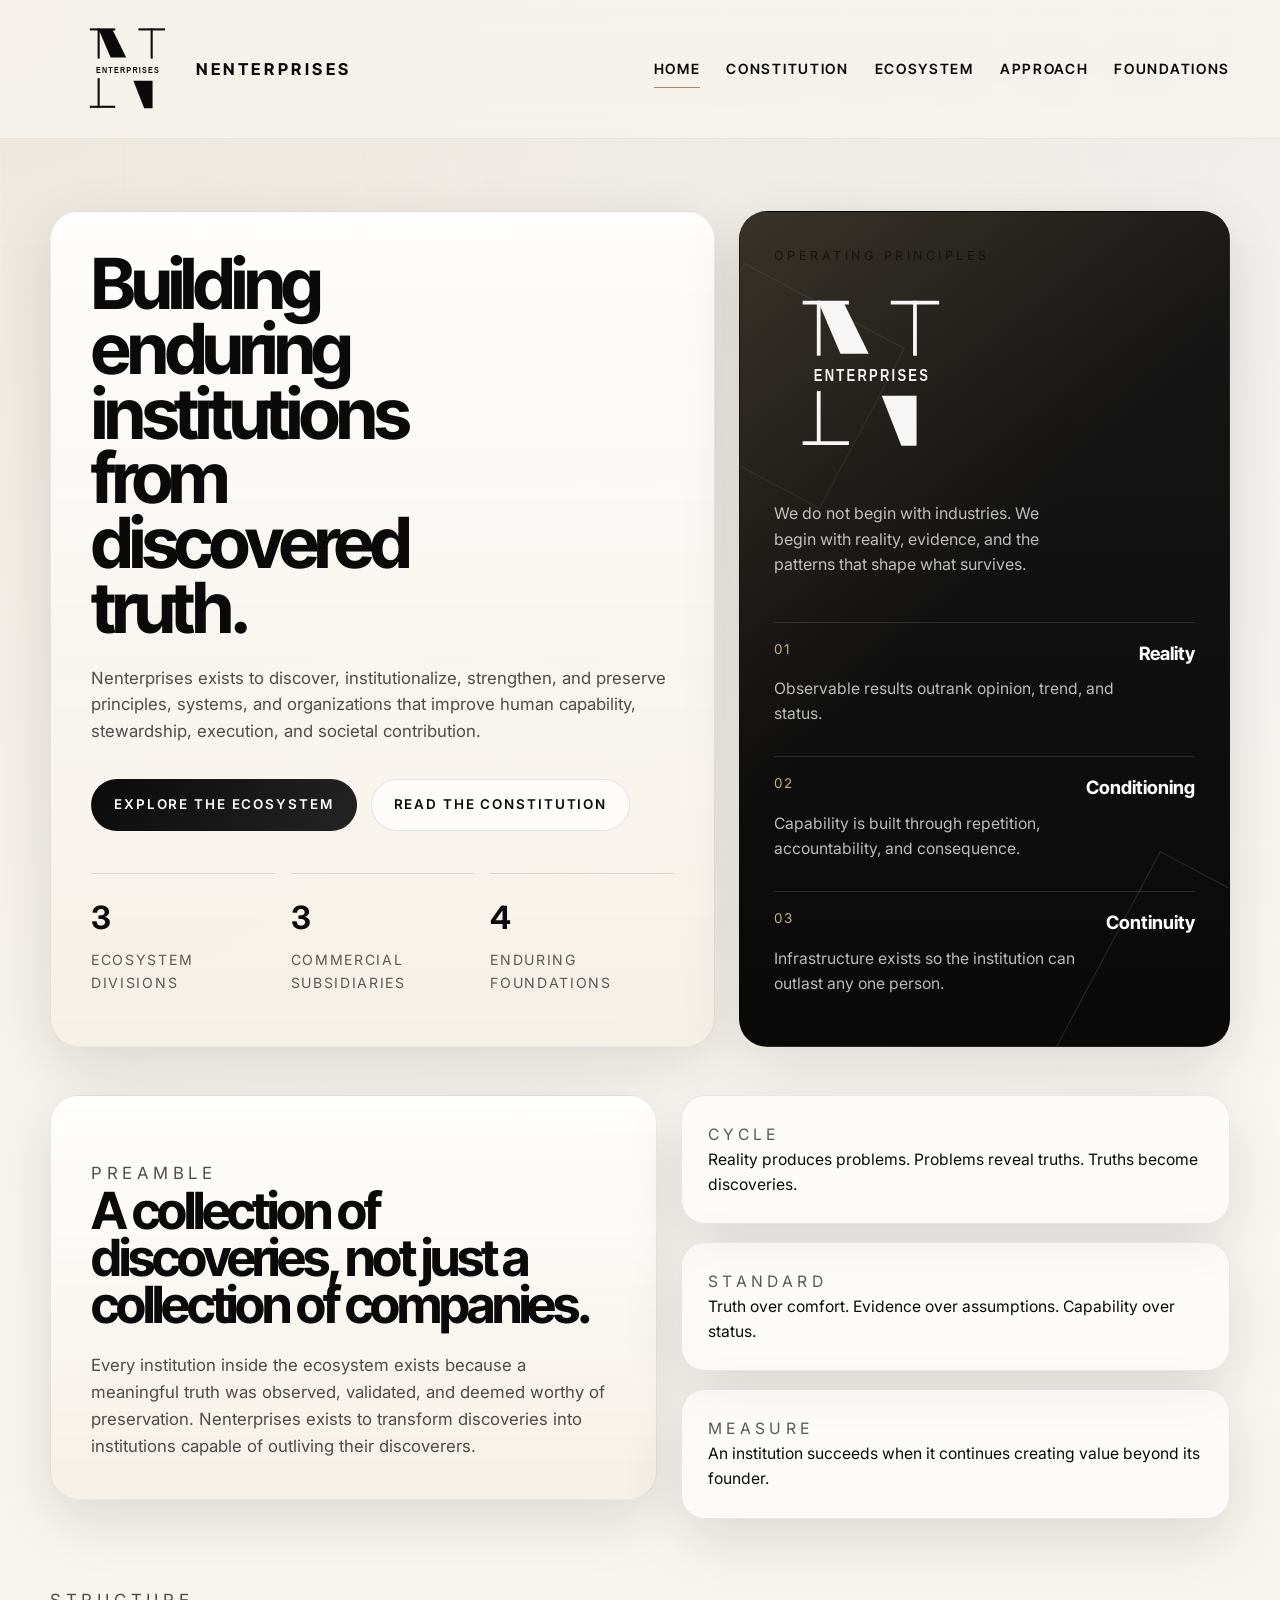
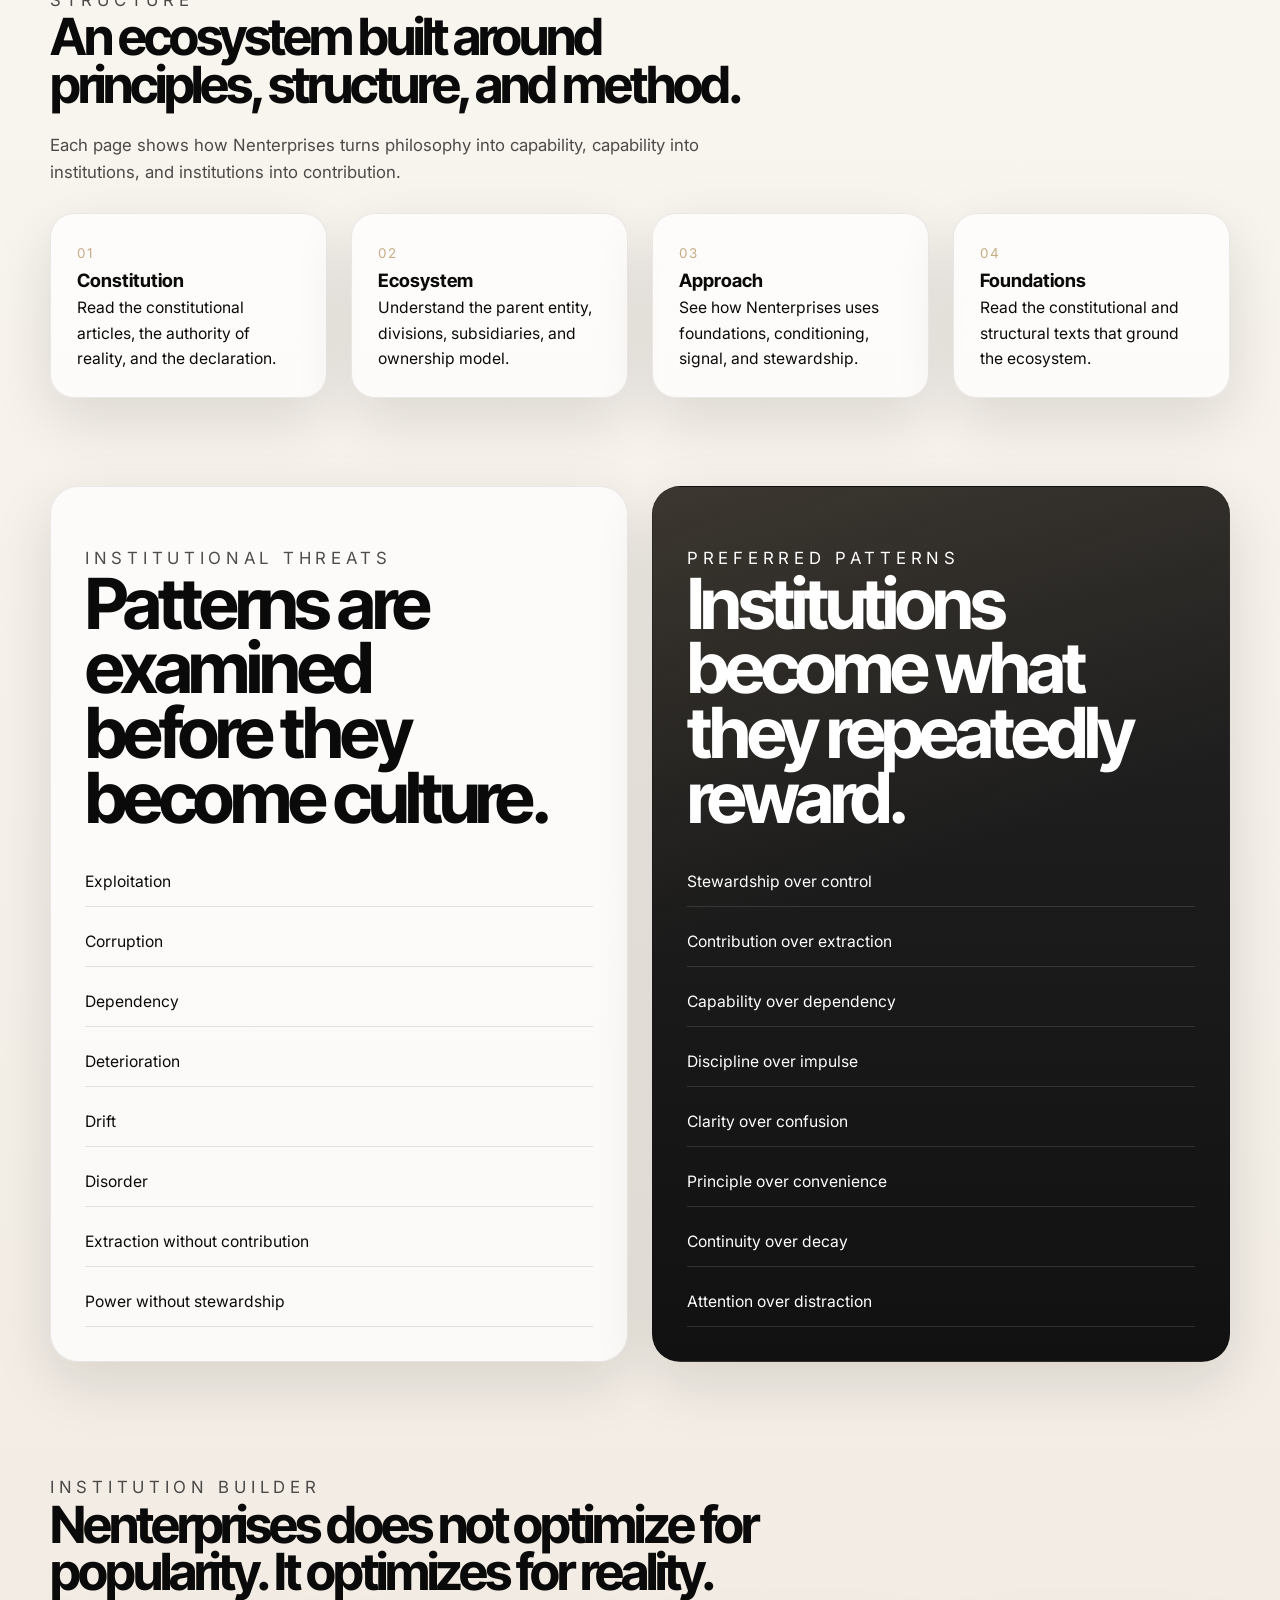
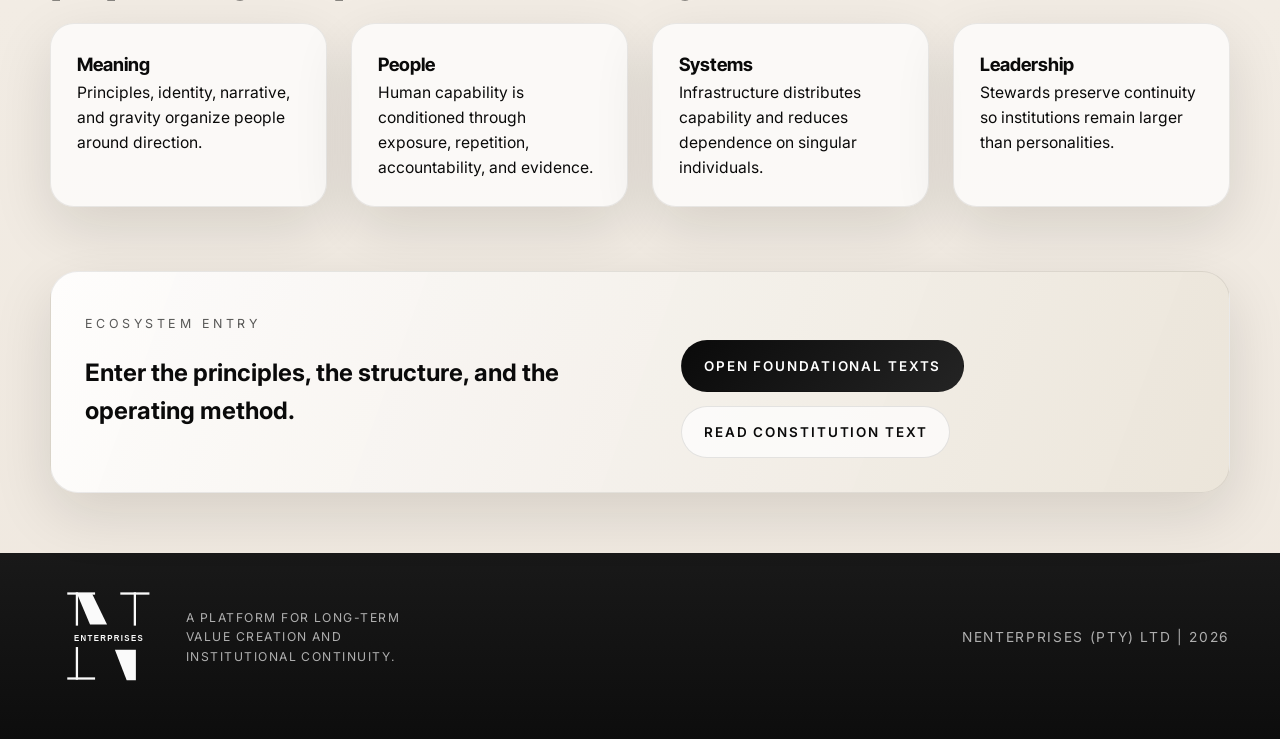
==== index.html @ 42be3705 "Hide studio from public site navigation" ====
<!DOCTYPE html>
<html lang="en">
<head>
  <meta charset="UTF-8">
  <meta name="viewport" content="width=device-width, initial-scale=1.0">
  <title>Nenterprises | Building Institutions That Outlast Their Founders</title>
  <meta
    name="description"
    content="Nenterprises is the parent institution that transforms discovered principles into enduring institutions, systems, and companies."
  >
  <link rel="canonical" href="https://nenterprises.co.za/">
  <link rel="stylesheet" href="styles.css">
</head>
<body>
  <header class="site-header">
    <div class="container header-shell">
      <a class="brand-lockup" href="./" aria-label="Nenterprises home">
        <img class="brand-mark brand-mark-header" src="assets/logo-showcase.svg" alt="" aria-hidden="true">
        <span class="brand-wordmark" aria-hidden="true">NENTERPRISES</span>
      </a>

      <button class="nav-toggle" type="button" aria-expanded="false" aria-controls="site-nav" aria-label="Toggle navigation">
        <span></span>
        <span></span>
      </button>

      <nav class="site-nav" id="site-nav" aria-label="Primary">
        <a aria-current="page" href="./">Home</a>
        <a href="constitution/">Constitution</a>
        <a href="ecosystem/">Ecosystem</a>
        <a href="approach/">Approach</a>
        <a href="documents/">Foundations</a>
      </nav>
    </div>
  </header>

  <main id="main">
    <section class="hero">
      <div class="container hero-grid">
        <div class="hero-copy" data-reveal>
          <h1>Building enduring institutions from discovered truth.</h1>
          <p class="hero-summary">
            Nenterprises exists to discover, institutionalize, strengthen, and preserve principles,
            systems, and organizations that improve human capability, stewardship, execution, and
            societal contribution.
          </p>
          <div class="hero-actions">
            <a class="button button-dark" href="ecosystem/">Explore the ecosystem</a>
            <a class="button button-light" href="constitution/">Read the constitution</a>
          </div>
          <dl class="hero-metrics">
            <div>
              <dt>3</dt>
              <dd>ecosystem divisions</dd>
            </div>
            <div>
              <dt>3</dt>
              <dd>commercial subsidiaries</dd>
            </div>
            <div>
              <dt>4</dt>
              <dd>enduring foundations</dd>
            </div>
          </dl>
        </div>

        <aside class="hero-panel" data-reveal>
          <div class="hero-panel-frame">
            <p class="panel-label">Operating Principles</p>
            <div class="hero-panel-mark">
              <img class="brand-mark large brand-mark-hero" src="assets/logo-showcase.svg" alt="" aria-hidden="true">
              <div class="hero-panel-copy">
                <p>
                  We do not begin with industries. We begin with reality, evidence, and the patterns
                  that shape what survives.
                </p>
              </div>
            </div>

            <div class="panel-principles">
              <article>
                <span>01</span>
                <h3>Reality</h3>
                <p>Observable results outrank opinion, trend, and status.</p>
              </article>
              <article>
                <span>02</span>
                <h3>Conditioning</h3>
                <p>Capability is built through repetition, accountability, and consequence.</p>
              </article>
              <article>
                <span>03</span>
                <h3>Continuity</h3>
                <p>Infrastructure exists so the institution can outlast any one person.</p>
              </article>
            </div>
          </div>
        </aside>
      </div>
    </section>

    <section class="manifesto">
      <div class="container manifesto-grid">
        <div class="manifesto-copy" data-reveal>
          <p class="eyebrow">Preamble</p>
          <h2>A collection of discoveries, not just a collection of companies.</h2>
          <p>
            Every institution inside the ecosystem exists because a meaningful truth was observed,
            validated, and deemed worthy of preservation. Nenterprises exists to transform discoveries
            into institutions capable of outliving their discoverers.
          </p>
        </div>
        <div class="manifesto-notes" data-reveal>
          <article>
            <p class="note-kicker">Cycle</p>
            <p>Reality produces problems. Problems reveal truths. Truths become discoveries.</p>
          </article>
          <article>
            <p class="note-kicker">Standard</p>
            <p>Truth over comfort. Evidence over assumptions. Capability over status.</p>
          </article>
          <article>
            <p class="note-kicker">Measure</p>
            <p>An institution succeeds when it continues creating value beyond its founder.</p>
          </article>
        </div>
      </div>
    </section>

    <section class="content-section">
      <div class="container">
        <div class="section-heading" data-reveal>
          <p class="eyebrow">Structure</p>
          <h2>An ecosystem built around principles, structure, and method.</h2>
          <p>
            Each page shows how Nenterprises turns philosophy into capability, capability into
            institutions, and institutions into contribution.
          </p>
        </div>
        <div class="site-map-grid">
          <a class="map-card" href="constitution/" data-reveal>
            <span>01</span>
            <h3>Constitution</h3>
            <p>Read the constitutional articles, the authority of reality, and the declaration.</p>
          </a>
          <a class="map-card" href="ecosystem/" data-reveal>
            <span>02</span>
            <h3>Ecosystem</h3>
            <p>Understand the parent entity, divisions, subsidiaries, and ownership model.</p>
          </a>
          <a class="map-card" href="approach/" data-reveal>
            <span>03</span>
            <h3>Approach</h3>
            <p>See how Nenterprises uses foundations, conditioning, signal, and stewardship.</p>
          </a>
          <a class="map-card" href="documents/" data-reveal>
            <span>04</span>
            <h3>Foundations</h3>
            <p>Read the constitutional and structural texts that ground the ecosystem.</p>
          </a>
        </div>
      </div>
    </section>

    <section class="content-section">
      <div class="container split-grid">
        <div class="standards-column" data-reveal>
          <p class="eyebrow">Institutional Threats</p>
          <h2>Patterns are examined before they become culture.</h2>
          <ul class="signal-list">
            <li>Exploitation</li>
            <li>Corruption</li>
            <li>Dependency</li>
            <li>Deterioration</li>
            <li>Drift</li>
            <li>Disorder</li>
            <li>Extraction without contribution</li>
            <li>Power without stewardship</li>
          </ul>
        </div>
        <div class="standards-column positive" data-reveal>
          <p class="eyebrow">Preferred Patterns</p>
          <h2>Institutions become what they repeatedly reward.</h2>
          <ul class="signal-list">
            <li>Stewardship over control</li>
            <li>Contribution over extraction</li>
            <li>Capability over dependency</li>
            <li>Discipline over impulse</li>
            <li>Clarity over confusion</li>
            <li>Principle over convenience</li>
            <li>Continuity over decay</li>
            <li>Attention over distraction</li>
          </ul>
        </div>
      </div>
    </section>

    <section class="content-section">
      <div class="container">
        <div class="section-heading" data-reveal>
          <p class="eyebrow">Institution Builder</p>
          <h2>Nenterprises does not optimize for popularity. It optimizes for reality.</h2>
        </div>
        <div class="feature-grid">
          <article class="feature-card" data-reveal>
            <h3>Meaning</h3>
            <p>Principles, identity, narrative, and gravity organize people around direction.</p>
          </article>
          <article class="feature-card" data-reveal>
            <h3>People</h3>
            <p>Human capability is conditioned through exposure, repetition, accountability, and evidence.</p>
          </article>
          <article class="feature-card" data-reveal>
            <h3>Systems</h3>
            <p>Infrastructure distributes capability and reduces dependence on singular individuals.</p>
          </article>
          <article class="feature-card" data-reveal>
            <h3>Leadership</h3>
            <p>Stewards preserve continuity so institutions remain larger than personalities.</p>
          </article>
        </div>
      </div>
    </section>

    <section class="cta-band">
      <div class="container cta-band-shell" data-reveal>
        <div>
          <p class="eyebrow">Ecosystem Entry</p>
          <h2>Enter the principles, the structure, and the operating method.</h2>
        </div>
        <div class="hero-actions">
          <a class="button button-dark" href="documents/">Open foundational texts</a>
          <a class="button button-light" href="constitution/">Read constitution text</a>
        </div>
      </div>
    </section>
  </main>

  <footer class="site-footer">
    <div class="container footer-shell">
      <div class="footer-brand">
        <img class="brand-mark footer-mark" src="assets/logo-showcase.svg" alt="" aria-hidden="true">
        <div>
          <small>A platform for long-term value creation and institutional continuity.</small>
        </div>
      </div>
      <p class="footer-meta">Nenterprises (Pty) Ltd | <span id="year"></span></p>
    </div>
  </footer>

  <script src="script.js"></script>
</body>
</html>
---- styles.css ----
@import url("https://fonts.googleapis.com/css2?family=Inter:wght@400;500;600;700;800&family=Inter+Tight:wght@500;600;700;800&display=swap");

:root {
  --ink: #0a0a0a;
  --paper: #f8f4ee;
  --stone: #e7e1d6;
  --cloud: #f2ede6;
  --graphite: #242424;
  --bronze: #a78b63;
  --bronze-soft: #c7ad87;
  --line: rgba(10, 10, 10, 0.11);
  --shadow: 0 20px 60px rgba(17, 14, 8, 0.12);
  --max-width: 1180px;
  --radius: 28px;
}

* {
  box-sizing: border-box;
}

html {
  scroll-behavior: smooth;
}

body {
  margin: 0;
  color: var(--ink);
  background:
    radial-gradient(circle at top left, rgba(167, 139, 99, 0.18), transparent 32%),
    radial-gradient(circle at top right, rgba(10, 10, 10, 0.05), transparent 28%),
    linear-gradient(180deg, #fcfbf8 0%, var(--paper) 44%, #efe8df 100%);
  font-family: "Inter", "Segoe UI", sans-serif;
  line-height: 1.6;
}

body::before {
  position: fixed;
  inset: 0;
  background-image:
    linear-gradient(rgba(255, 255, 255, 0.34) 1px, transparent 1px),
    linear-gradient(90deg, rgba(255, 255, 255, 0.28) 1px, transparent 1px);
  background-size: 120px 120px;
  content: "";
  pointer-events: none;
  opacity: 0.35;
  z-index: -1;
}

a {
  color: inherit;
  text-decoration: none;
}

img,
svg {
  display: block;
  max-width: 100%;
}

button {
  font: inherit;
}

.container {
  width: min(calc(100% - 40px), var(--max-width));
  margin: 0 auto;
}

.eyebrow,
.panel-label,
.note-kicker,
.parent-label {
  margin: 0 0 16px;
  color: rgba(10, 10, 10, 0.68);
  font-size: 0.78rem;
  letter-spacing: 0.28em;
  text-transform: uppercase;
}

.site-header {
  position: sticky;
  top: 0;
  z-index: 20;
  padding: 18px 0;
  backdrop-filter: blur(18px);
  background: rgba(248, 244, 238, 0.76);
  border-bottom: 1px solid rgba(10, 10, 10, 0.06);
}

.header-shell {
  display: flex;
  align-items: center;
  justify-content: space-between;
  gap: 24px;
}

.brand-lockup {
  display: inline-flex;
  align-items: center;
  gap: 14px;
  margin-left: 24px;
  min-width: 0;
}

.brand-mark {
  width: 172px;
  height: auto;
  object-fit: contain;
  flex: 0 0 auto;
}

.brand-mark-header {
  width: 108px;
  max-width: min(28vw, 108px);
}

.brand-wordmark {
  font-family: "Inter Tight", "Inter", sans-serif;
  font-size: 1.02rem;
  font-weight: 700;
  letter-spacing: 0.22em;
  line-height: 1;
  white-space: nowrap;
}

.brand-mark.large {
  width: 196px;
  height: auto;
}

.brand-mark-hero,
.footer-mark {
  filter: brightness(0) invert(1);
}

.brand-mark-hero {
  opacity: 0.96;
}

.nav-toggle {
  display: none;
  place-items: center;
  gap: 6px;
  width: 50px;
  height: 50px;
  padding: 0;
  background: rgba(10, 10, 10, 0.04);
  border: 1px solid rgba(10, 10, 10, 0.09);
  border-radius: 16px;
}

.nav-toggle span {
  display: block;
  width: 18px;
  height: 1.5px;
  background: var(--ink);
  transition: transform 0.25s ease, opacity 0.25s ease;
}

.site-nav {
  display: flex;
  align-items: center;
  gap: 26px;
}

.site-nav a {
  position: relative;
  padding: 8px 0;
  font-family: "Inter Tight", "Inter", sans-serif;
  font-size: 0.88rem;
  font-weight: 600;
  letter-spacing: 0.12em;
  text-transform: uppercase;
}

.site-nav a::after {
  position: absolute;
  right: 0;
  bottom: 0;
  left: 0;
  height: 1px;
  background: var(--bronze);
  transform: scaleX(0);
  transform-origin: left;
  transition: transform 0.25s ease;
  content: "";
}

.site-nav a[aria-current="page"]::after,
.site-nav a:hover::after,
.site-nav a:focus-visible::after {
  transform: scaleX(1);
}

.hero,
.page-hero {
  padding: 72px 0 48px;
}

.hero-grid,
.manifesto-grid,
.split-grid,
.documents-shell,
.page-hero-shell,
.two-column-copy,
.feature-grid,
.principle-grid,
.site-map-grid,
.entity-grid,
.article-grid,
.document-grid,
.timeline-grid {
  display: grid;
  gap: 24px;
}

.hero-grid {
  grid-template-columns: 1.15fr 0.85fr;
  align-items: stretch;
}

.page-hero-shell {
  grid-template-columns: 1.2fr 0.8fr;
  align-items: end;
}

.hero-copy,
.hero-panel-frame,
.manifesto-copy,
.manifesto-notes article,
.standards-column,
.parent-card,
.entity-card,
.document-card,
.page-aside,
.feature-card,
.principle-card,
.map-card,
.copy-card,
.timeline-card,
.article-card,
.not-found-card {
  border: 1px solid rgba(10, 10, 10, 0.08);
  box-shadow: var(--shadow);
}

.hero-copy,
.manifesto-copy,
.page-aside,
.copy-card,
.not-found-card {
  padding: 40px;
  border-radius: var(--radius);
  background: linear-gradient(180deg, rgba(255, 255, 255, 0.88), rgba(245, 239, 230, 0.94));
}

.hero-copy h1,
.section-heading h2,
.manifesto-copy h2,
.standards-column h2,
.documents-shell h2,
.page-title,
.copy-card h2,
.principle-card h2 {
  margin: 0;
  font-family: "Inter Tight", "Inter", sans-serif;
  font-size: clamp(2.35rem, 5.5vw, 4.8rem);
  font-weight: 700;
  line-height: 0.92;
  letter-spacing: -0.06em;
  text-wrap: balance;
}

.page-title {
  max-width: 12ch;
}

.hero-summary,
.section-heading p,
.manifesto-copy p,
.standards-column p,
.documents-shell p,
.page-summary,
.page-aside p,
.copy-card p,
.principle-card p,
.document-card p {
  max-width: 60ch;
  margin: 24px 0 0;
  color: rgba(10, 10, 10, 0.72);
  font-size: 1.05rem;
}

.hero-copy h1 {
  max-width: 9ch;
}

.page-summary {
  max-width: 62ch;
}

.hero-actions {
  display: flex;
  flex-wrap: wrap;
  gap: 14px;
  margin-top: 34px;
}

.button {
  display: inline-flex;
  align-items: center;
  justify-content: center;
  min-height: 52px;
  padding: 0 22px;
  border-radius: 999px;
  border: 1px solid transparent;
  font-size: 0.84rem;
  font-weight: 600;
  letter-spacing: 0.14em;
  text-transform: uppercase;
  transition: transform 0.25s ease, background 0.25s ease, color 0.25s ease, border-color 0.25s ease;
}

.button:hover,
.button:focus-visible {
  transform: translateY(-2px);
}

.button-dark {
  color: #fff;
  background: linear-gradient(135deg, var(--ink), var(--graphite));
}

.button-light {
  color: var(--ink);
  background: rgba(255, 255, 255, 0.7);
  border-color: rgba(10, 10, 10, 0.1);
}

.hero-metrics {
  display: grid;
  grid-template-columns: repeat(3, minmax(0, 1fr));
  gap: 16px;
  margin: 42px 0 0;
}

.hero-metrics div {
  padding-top: 18px;
  border-top: 1px solid rgba(10, 10, 10, 0.12);
}

.hero-metrics dt {
  font-size: 2rem;
  font-weight: 700;
  letter-spacing: -0.04em;
}

.hero-metrics dd {
  margin: 6px 0 0;
  color: rgba(10, 10, 10, 0.66);
  font-size: 0.88rem;
  text-transform: uppercase;
  letter-spacing: 0.12em;
}

.hero-panel-frame,
.dark-section {
  color: #fff;
  background:
    linear-gradient(135deg, rgba(167, 139, 99, 0.24), transparent 46%),
    linear-gradient(180deg, #171717 0%, #090909 100%);
}

.hero-panel-frame {
  position: relative;
  height: 100%;
  padding: 34px;
  border-radius: var(--radius);
  overflow: hidden;
}

.hero-panel-frame::before,
.hero-panel-frame::after {
  position: absolute;
  content: "";
  inset: auto -18% -8% auto;
  width: 220px;
  height: 220px;
  border: 1px solid rgba(255, 255, 255, 0.12);
  transform: rotate(28deg);
}

.hero-panel-frame::after {
  inset: 10% auto auto -10%;
  width: 180px;
  height: 180px;
  border-color: rgba(255, 255, 255, 0.08);
}

.hero-panel-mark {
  display: grid;
  gap: 18px;
  align-items: center;
  justify-items: start;
}

.page-aside h2,
.parent-card h3,
.copy-card h2 {
  margin: 0;
}

.page-aside h2 {
  font-family: "Inter Tight", "Inter", sans-serif;
  font-size: 1.6rem;
  font-weight: 700;
  letter-spacing: 0.18em;
  text-transform: uppercase;
}

.hero-panel-copy {
  max-width: 27ch;
}

.hero-panel-copy p,
.panel-principles p,
.dark-section p,
.light-heading p,
.entity-card.dark p,
.entity-card.dark .entity-meta,
.timeline-card p {
  color: rgba(255, 255, 255, 0.72);
}

.panel-principles {
  display: grid;
  gap: 14px;
  margin-top: 28px;
}

.panel-principles article {
  display: grid;
  grid-template-columns: auto 1fr;
  gap: 8px 14px;
  padding: 16px 0;
  border-top: 1px solid rgba(255, 255, 255, 0.12);
}

.panel-principles span,
.map-card span,
.article-card span,
.timeline-card span {
  color: var(--bronze-soft);
  font-size: 0.84rem;
  letter-spacing: 0.18em;
  text-transform: uppercase;
}

.panel-principles h3,
.feature-card h3,
.map-card h3,
.entity-card h3,
.timeline-card h3,
.article-card h3 {
  margin: 0;
  font-family: "Inter Tight", "Inter", sans-serif;
  font-weight: 700;
  font-size: 1.15rem;
}

.panel-principles p,
.manifesto-notes p,
.signal-list li,
.feature-card p,
.map-card p,
.entity-card p,
.copy-card p,
.timeline-card p,
.article-card p {
  margin: 0;
  font-size: 0.98rem;
}

.content-section {
  padding: 44px 0;
}

.dark-section {
  padding: 56px 0;
}

.manifesto-grid {
  grid-template-columns: 1.05fr 0.95fr;
  align-items: start;
}

.manifesto-copy h2 {
  font-size: clamp(2.2rem, 4vw, 3.7rem);
}

.manifesto-notes {
  display: grid;
  gap: 18px;
}

.manifesto-notes article {
  padding: 26px;
  border-radius: 24px;
  background: rgba(255, 255, 255, 0.58);
}

.section-heading {
  margin-bottom: 28px;
}

.section-heading h2 {
  font-size: clamp(2.1rem, 4vw, 4rem);
}

.light-heading h2,
.light-heading p,
.dark-section .eyebrow {
  color: #fff;
}

.black-heading h2,
.black-heading p {
  color: #0a0a0a;
}

.site-map-grid,
.feature-grid {
  grid-template-columns: repeat(4, minmax(0, 1fr));
}

.map-card,
.feature-card,
.article-card,
.timeline-card {
  padding: 26px;
  border-radius: 24px;
  background: rgba(255, 255, 255, 0.7);
}

.map-card {
  transition: transform 0.25s ease, border-color 0.25s ease;
}

.map-card:hover,
.map-card:focus-visible,
.document-card:hover,
.document-card:focus-visible {
  transform: translateY(-4px);
  border-color: rgba(167, 139, 99, 0.34);
}

.split-grid {
  grid-template-columns: repeat(2, minmax(0, 1fr));
}

.standards-column {
  padding: 34px;
  border-radius: var(--radius);
  background: rgba(255, 255, 255, 0.7);
}

.standards-column.positive {
  color: #fff;
  background:
    linear-gradient(160deg, rgba(167, 139, 99, 0.18), transparent 44%),
    linear-gradient(180deg, var(--graphite), #111);
}

.standards-column.positive .eyebrow,
.standards-column.positive p,
.standards-column.positive li,
.standards-column.positive h2 {
  color: inherit;
}

.signal-list {
  display: grid;
  gap: 10px;
  padding: 0;
  margin: 26px 0 0;
  list-style: none;
}

.signal-list li {
  padding: 12px 0;
  border-bottom: 1px solid var(--line);
}

.standards-column.positive .signal-list li {
  border-color: rgba(255, 255, 255, 0.12);
}

.cta-band {
  padding: 20px 0 60px;
}

.cta-band-shell,
.documents-shell {
  display: grid;
  grid-template-columns: 1.05fr 0.95fr;
  gap: 28px;
  align-items: center;
  padding: 34px;
  border-radius: var(--radius);
  background:
    linear-gradient(110deg, rgba(255, 255, 255, 0.9), rgba(235, 228, 217, 0.92));
  border: 1px solid rgba(10, 10, 10, 0.08);
  box-shadow: var(--shadow);
}

.parent-card,
.entity-card,
.copy-card,
.principle-card {
  padding: 28px;
  border-radius: 24px;
  background: rgba(255, 255, 255, 0.72);
}

.parent-card {
  margin-bottom: 24px;
  background: linear-gradient(90deg, rgba(255, 255, 255, 0.9), rgba(238, 231, 222, 0.92));
}

.parent-card h3 {
  font-size: 2rem;
  font-family: "Inter Tight", "Inter", sans-serif;
  font-weight: 700;
}

.entity-grid,
.article-grid {
  grid-template-columns: repeat(3, minmax(0, 1fr));
}

.entity-card.dark,
.article-card.dark,
.timeline-card {
  color: #fff;
  background:
    linear-gradient(155deg, rgba(167, 139, 99, 0.24), transparent 42%),
    linear-gradient(180deg, #1f1f1f, #111111);
}

.entity-meta {
  margin: 0 0 10px;
  color: rgba(10, 10, 10, 0.56);
  font-size: 0.76rem;
  font-weight: 600;
  letter-spacing: 0.16em;
  text-transform: uppercase;
}

.entity-link {
  display: inline-flex;
  margin-top: 14px;
  font-size: 0.78rem;
  font-weight: 600;
  letter-spacing: 0.12em;
  text-transform: uppercase;
  padding-bottom: 2px;
  border-bottom: 1px solid currentColor;
}

.entity-card.dark .entity-link {
  color: rgba(255, 255, 255, 0.88);
}

.two-column-copy,
.principle-grid {
  grid-template-columns: repeat(2, minmax(0, 1fr));
}

.principle-card h2,
.copy-card h2 {
  font-size: clamp(1.9rem, 3vw, 3rem);
}

.document-grid {
  grid-template-columns: repeat(2, minmax(0, 1fr));
}

.document-card {
  padding: 26px;
  border-radius: 22px;
  background: rgba(255, 255, 255, 0.8);
  transition: transform 0.25s ease, border-color 0.25s ease;
}

.document-card span {
  display: block;
  margin-bottom: 8px;
  color: rgba(10, 10, 10, 0.56);
  font-size: 0.72rem;
  letter-spacing: 0.2em;
  text-transform: uppercase;
}

.document-card strong {
  display: block;
  font-size: 1rem;
}

.section-actions {
  margin-top: 26px;
}

.studio-page {
  padding-top: 16px;
}

.studio-shell {
  display: grid;
  grid-template-columns: 360px minmax(0, 1fr);
  gap: 24px;
  align-items: start;
}

.studio-sidebar,
.studio-workspace {
  display: grid;
  gap: 24px;
}

.studio-panel {
  padding: 28px;
  border-radius: 24px;
  border: 1px solid rgba(10, 10, 10, 0.08);
  background: rgba(255, 255, 255, 0.78);
  box-shadow: var(--shadow);
}

.studio-panel-head {
  margin-bottom: 20px;
}

.studio-panel-head h2 {
  margin: 0;
  font-family: "Inter Tight", "Inter", sans-serif;
  font-size: 1.35rem;
  font-weight: 700;
}

.studio-field-grid,
.studio-field-grid.compact {
  display: grid;
  gap: 14px;
}

.studio-field-grid.compact {
  grid-template-columns: repeat(2, minmax(0, 1fr));
}

.studio-field {
  display: grid;
  gap: 8px;
}

.studio-field span {
  font-size: 0.74rem;
  font-weight: 700;
  letter-spacing: 0.16em;
  text-transform: uppercase;
  color: rgba(10, 10, 10, 0.62);
}

.studio-field input,
.studio-field textarea {
  width: 100%;
  padding: 14px 16px;
  border: 1px solid rgba(10, 10, 10, 0.12);
  border-radius: 16px;
  background: rgba(250, 247, 242, 0.95);
  color: var(--ink);
  font: inherit;
  resize: vertical;
}

.studio-field input:focus,
.studio-field textarea:focus,
.rich-editor:focus {
  outline: 2px solid rgba(167, 139, 99, 0.45);
  outline-offset: 2px;
}

.studio-actions {
  display: flex;
  flex-wrap: wrap;
  gap: 12px;
}

.share-link-row {
  margin-bottom: 14px;
}

.share-field input[readonly] {
  color: rgba(10, 10, 10, 0.66);
}

.studio-status {
  min-height: 1.3em;
  margin: 0 0 14px;
  color: rgba(10, 10, 10, 0.58);
  font-size: 0.86rem;
}

.studio-action {
  min-height: 48px;
}

.editor-toolbar {
  display: flex;
  flex-wrap: wrap;
  gap: 10px;
  margin-bottom: 16px;
}

.toolbar-button {
  min-height: 40px;
  padding: 0 14px;
  border: 1px solid rgba(10, 10, 10, 0.12);
  border-radius: 999px;
  background: rgba(255, 255, 255, 0.88);
  font-size: 0.8rem;
  font-weight: 600;
  letter-spacing: 0.08em;
  text-transform: uppercase;
  cursor: pointer;
}

.toolbar-button:hover,
.toolbar-button:focus-visible {
  border-color: rgba(167, 139, 99, 0.45);
}

.rich-editor {
  min-height: 420px;
  padding: 22px;
  border: 1px solid rgba(10, 10, 10, 0.12);
  border-radius: 20px;
  background: linear-gradient(180deg, rgba(255, 255, 255, 0.95), rgba(247, 242, 235, 0.92));
  overflow: auto;
}

.rich-editor:empty::before {
  content: "Paste HTML or write content here...";
  color: rgba(10, 10, 10, 0.4);
}

.studio-preview-shell {
  padding: 18px;
  border-radius: 24px;
  background:
    linear-gradient(180deg, rgba(17, 17, 17, 0.04), transparent 24%),
    linear-gradient(180deg, rgba(255, 255, 255, 0.92), rgba(241, 234, 224, 0.96));
  border: 1px solid rgba(10, 10, 10, 0.08);
}

.preview-actions {
  margin-bottom: 16px;
}

.doc-preview {
  width: min(100%, 840px);
  min-height: 1080px;
  margin: 0 auto;
  padding: 54px 56px 42px;
  background: #fffdf9;
  color: var(--ink);
  border-radius: 8px;
  box-shadow: 0 26px 60px rgba(13, 11, 8, 0.12);
}

.doc-preview-header,
.doc-preview-intro,
.doc-preview-footer {
  display: grid;
  gap: 18px;
}

.doc-preview-header {
  grid-template-columns: minmax(0, 1fr) auto;
  align-items: start;
  padding-bottom: 26px;
  border-bottom: 1px solid rgba(10, 10, 10, 0.1);
}

.doc-preview-logo {
  width: 240px;
  max-width: 100%;
}

.doc-preview-meta {
  display: grid;
  gap: 4px;
  justify-items: end;
}

.doc-preview-meta p,
.doc-preview-kicker,
.doc-preview-footer p {
  margin: 0;
  font-size: 0.72rem;
  font-weight: 700;
  letter-spacing: 0.18em;
  text-transform: uppercase;
}

.doc-preview-kicker {
  color: rgba(10, 10, 10, 0.56);
}

.doc-preview-intro {
  padding: 34px 0 22px;
}

.doc-preview-title {
  margin: 0;
  font-family: "Inter Tight", "Inter", sans-serif;
  font-size: clamp(2.4rem, 4vw, 3.6rem);
  font-weight: 700;
  line-height: 0.95;
  letter-spacing: -0.06em;
}

.doc-preview-subtitle {
  margin: 0;
  max-width: 58ch;
  color: rgba(10, 10, 10, 0.72);
  font-size: 1.05rem;
}

.doc-preview-body {
  padding: 12px 0 34px;
}

.doc-preview-footer {
  padding-top: 20px;
  border-top: 1px solid rgba(10, 10, 10, 0.1);
}

body.studio-preview-mode .page-hero,
body.studio-preview-mode .studio-sidebar,
body.studio-preview-mode .studio-workspace > .studio-panel:first-child,
body.studio-preview-mode .preview-actions,
body.studio-preview-mode .share-link-row,
body.studio-preview-mode .studio-status {
  display: none;
}

body.studio-preview-mode .studio-shell {
  grid-template-columns: 1fr;
}

body.studio-preview-mode .studio-panel,
body.studio-preview-mode .studio-preview-shell {
  padding: 0;
  border: 0;
  box-shadow: none;
  background: transparent;
}

body.studio-preview-mode .doc-preview {
  min-height: auto;
}

.nenterprises-prose,
.rich-editor {
  color: var(--ink);
}

.nenterprises-prose h1,
.nenterprises-prose h2,
.nenterprises-prose h3,
.rich-editor h1,
.rich-editor h2,
.rich-editor h3 {
  margin: 1.1em 0 0.45em;
  font-family: "Inter Tight", "Inter", sans-serif;
  font-weight: 700;
  line-height: 0.98;
  letter-spacing: -0.04em;
}

.nenterprises-prose h1,
.rich-editor h1 {
  font-size: 2.1rem;
}

.nenterprises-prose h2,
.rich-editor h2 {
  font-size: 1.55rem;
}

.nenterprises-prose h3,
.rich-editor h3 {
  font-size: 1.2rem;
}

.nenterprises-prose p,
.nenterprises-prose li,
.nenterprises-prose blockquote,
.rich-editor p,
.rich-editor li,
.rich-editor blockquote {
  font-size: 1rem;
  line-height: 1.8;
}

.nenterprises-prose p,
.rich-editor p {
  margin: 0 0 1rem;
}

.nenterprises-prose ul,
.nenterprises-prose ol,
.rich-editor ul,
.rich-editor ol {
  margin: 0 0 1rem;
  padding-left: 1.4rem;
}

.nenterprises-prose blockquote,
.rich-editor blockquote {
  margin: 1.5rem 0;
  padding: 0.25rem 0 0.25rem 1.2rem;
  border-left: 2px solid var(--bronze);
  color: rgba(10, 10, 10, 0.72);
}

.nenterprises-prose a,
.rich-editor a {
  color: inherit;
  text-decoration: underline;
  text-decoration-color: rgba(167, 139, 99, 0.7);
  text-underline-offset: 3px;
}

.ecosystem-map {
  display: grid;
  gap: 20px;
}

.map-parent-node,
.map-lane {
  position: relative;
  padding: 24px;
  border-radius: 22px;
  border: 1px solid rgba(10, 10, 10, 0.1);
  box-shadow: var(--shadow);
}

.map-parent-node {
  background: linear-gradient(90deg, rgba(255, 255, 255, 0.9), rgba(238, 231, 222, 0.92));
}

.map-parent-node::after {
  content: "";
  position: absolute;
  left: 50%;
  bottom: -20px;
  width: 1px;
  height: 20px;
  background: rgba(10, 10, 10, 0.18);
}

.map-lanes {
  display: grid;
  grid-template-columns: repeat(2, minmax(0, 1fr));
  gap: 20px;
}

.map-lane {
  background: rgba(255, 255, 255, 0.78);
}

.map-lane::before {
  content: "";
  position: absolute;
  top: -20px;
  left: 50%;
  width: 1px;
  height: 20px;
  background: rgba(10, 10, 10, 0.18);
}

.map-lane-dark {
  color: #fff;
  background:
    linear-gradient(155deg, rgba(167, 139, 99, 0.24), transparent 42%),
    linear-gradient(180deg, #1f1f1f, #111111);
}

.map-lane-dark .map-node-label,
.map-lane-dark li {
  color: rgba(255, 255, 255, 0.8);
}

.map-node-label {
  margin: 0 0 10px;
  font-size: 0.72rem;
  font-weight: 600;
  letter-spacing: 0.16em;
  text-transform: uppercase;
  color: rgba(10, 10, 10, 0.56);
}

.map-parent-node h3,
.map-lane h3 {
  margin: 0;
  font-family: "Inter Tight", "Inter", sans-serif;
  font-size: 1.25rem;
  font-weight: 700;
}

.map-parent-node p {
  margin: 10px 0 0;
  color: rgba(10, 10, 10, 0.72);
}

.map-lane ul {
  margin: 0;
  padding-left: 18px;
  display: grid;
  gap: 8px;
}

.timeline-grid {
  grid-template-columns: repeat(4, minmax(0, 1fr));
}

.not-found-shell {
  min-height: 100vh;
  display: grid;
  place-items: center;
  padding: 32px 20px;
}

.not-found-card {
  width: min(100%, 760px);
}

.site-footer {
  padding: 28px 0 46px;
  color: #fff;
  background: linear-gradient(180deg, #191919, #0d0d0d);
}

.footer-shell {
  display: flex;
  align-items: center;
  justify-content: space-between;
  gap: 24px;
}

.footer-brand {
  display: flex;
  align-items: center;
  gap: 18px;
}

.footer-mark {
  width: 118px;
  opacity: 0.98;
}

.footer-brand small {
  display: block;
  max-width: 28ch;
  color: rgba(255, 255, 255, 0.66);
  font-size: 0.76rem;
  letter-spacing: 0.12em;
  text-transform: uppercase;
}

.footer-meta {
  color: rgba(255, 255, 255, 0.66);
  font-size: 0.86rem;
  letter-spacing: 0.12em;
  text-transform: uppercase;
}

[data-reveal] {
  opacity: 0;
  transform: translateY(24px);
  transition: opacity 0.7s ease, transform 0.7s ease;
}

[data-reveal].is-visible {
  opacity: 1;
  transform: translateY(0);
}

@media (max-width: 1080px) {
  .hero-grid,
  .manifesto-grid,
  .page-hero-shell,
  .cta-band-shell,
  .documents-shell,
  .studio-shell,
  .split-grid,
  .two-column-copy,
  .principle-grid {
    grid-template-columns: 1fr;
  }

  .site-map-grid,
  .feature-grid,
  .entity-grid,
  .article-grid,
  .timeline-grid,
  .map-lanes {
    grid-template-columns: repeat(2, minmax(0, 1fr));
  }

  .studio-sidebar {
    grid-template-columns: repeat(2, minmax(0, 1fr));
    align-items: start;
  }
}

@media (max-width: 800px) {
  .brand-lockup {
    gap: 8px;
    margin-left: 0;
  }

  .site-header {
    padding: 14px 0;
  }

  .nav-toggle {
    display: inline-grid;
  }

  .site-nav {
    position: absolute;
    top: calc(100% + 12px);
    right: 20px;
    left: 20px;
    flex-direction: column;
    align-items: flex-start;
    gap: 16px;
    padding: 22px;
    border-radius: 22px;
    background: rgba(248, 244, 238, 0.96);
    border: 1px solid rgba(10, 10, 10, 0.08);
    box-shadow: var(--shadow);
    opacity: 0;
    pointer-events: none;
    transform: translateY(-8px);
    transition: opacity 0.25s ease, transform 0.25s ease;
  }

  .site-header[data-open="true"] .site-nav {
    opacity: 1;
    pointer-events: auto;
    transform: translateY(0);
  }

  .site-header[data-open="true"] .nav-toggle span:first-child {
    transform: translateY(3.8px) rotate(45deg);
  }

  .site-header[data-open="true"] .nav-toggle span:last-child {
    transform: translateY(-3.8px) rotate(-45deg);
  }

  .hero-copy,
  .hero-panel-frame,
  .manifesto-copy,
  .standards-column,
  .page-aside,
  .copy-card,
  .principle-card,
  .not-found-card,
  .studio-panel,
  .cta-band-shell,
  .documents-shell {
    padding: 28px;
  }

  .hero-copy h1,
  .section-heading h2,
  .manifesto-copy h2,
  .standards-column h2,
  .documents-shell h2,
  .page-title,
  .copy-card h2,
  .principle-card h2 {
    font-size: clamp(2.15rem, 10vw, 3.25rem);
  }

  .brand-mark {
    width: 138px;
  }

  .brand-mark-header {
    width: min(28vw, 92px);
    margin-right: -8px;
  }

  .brand-wordmark {
    font-size: 0.82rem;
    letter-spacing: 0.18em;
  }

  .brand-mark.large {
    width: 154px;
  }

  .site-map-grid,
  .feature-grid,
  .entity-grid,
  .article-grid,
  .document-grid,
  .timeline-grid,
  .map-lanes,
  .studio-sidebar,
  .studio-field-grid.compact {
    grid-template-columns: 1fr;
  }

  .map-parent-node::after,
  .map-lane::before {
    display: none;
  }

  .hero-metrics {
    grid-template-columns: 1fr;
  }

  .footer-shell,
  .footer-brand {
    flex-direction: column;
    align-items: flex-start;
  }

  .doc-preview {
    min-height: auto;
    padding: 34px 24px 28px;
  }

  .doc-preview-header {
    grid-template-columns: 1fr;
    justify-items: start;
  }

  .doc-preview-meta {
    justify-items: start;
  }
}

@media (prefers-reduced-motion: reduce) {
  html {
    scroll-behavior: auto;
  }

  *,
  *::before,
  *::after {
    animation: none !important;
    transition: none !important;
  }

  [data-reveal] {
    opacity: 1;
    transform: none;
  }
}

@media print {
  body {
    background: #fff;
  }

  body::before,
  .site-header,
  .site-footer,
  .page-hero,
  .studio-sidebar,
  .editor-toolbar,
  .preview-actions,
  .studio-panel-head,
  .panel-label,
  .eyebrow {
    display: none !important;
  }

  .studio-page,
  .content-section {
    padding: 0 !important;
  }

  .studio-shell,
  .studio-workspace,
  .studio-panel,
  .studio-preview-shell {
    display: block !important;
    padding: 0 !important;
    margin: 0 !important;
    border: 0 !important;
    box-shadow: none !important;
    background: #fff !important;
  }

  .doc-preview {
    width: 100%;
    min-height: auto;
    padding: 0;
    box-shadow: none;
    border-radius: 0;
    background: #fff;
  }
}
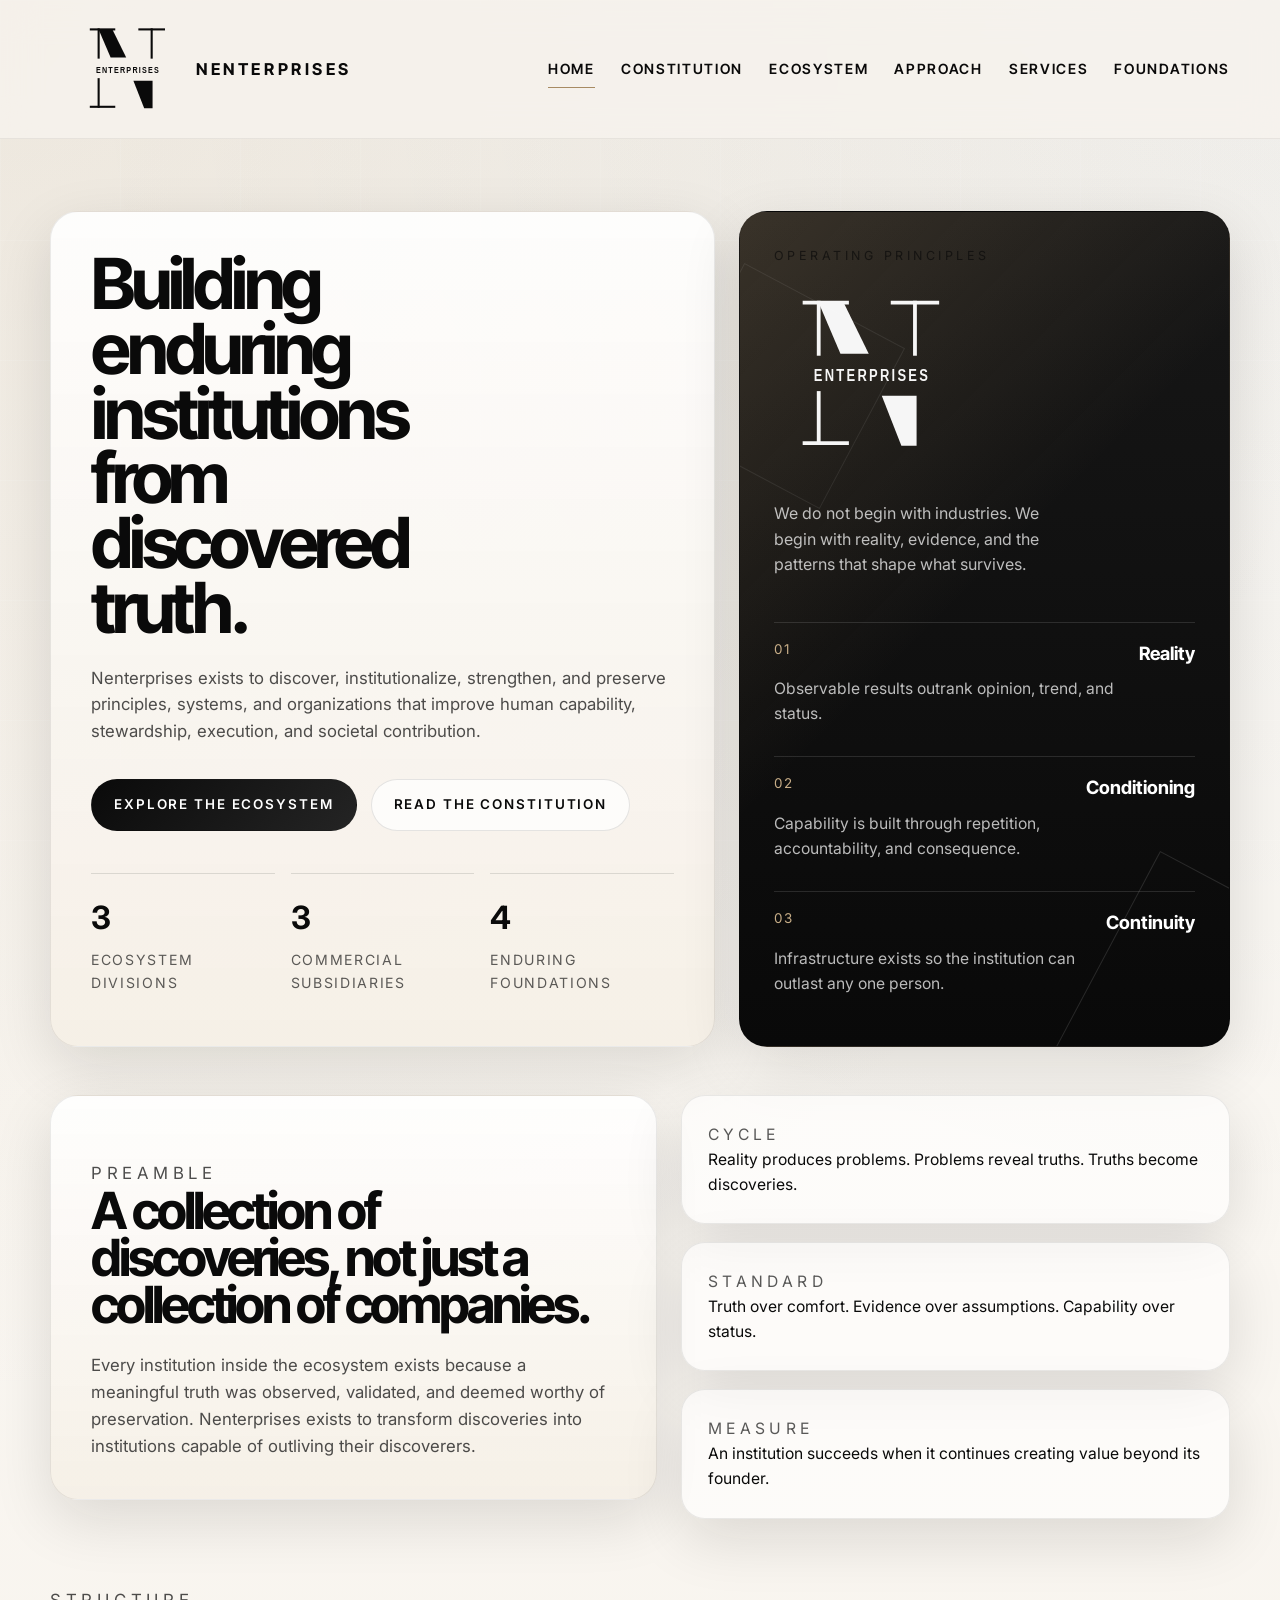
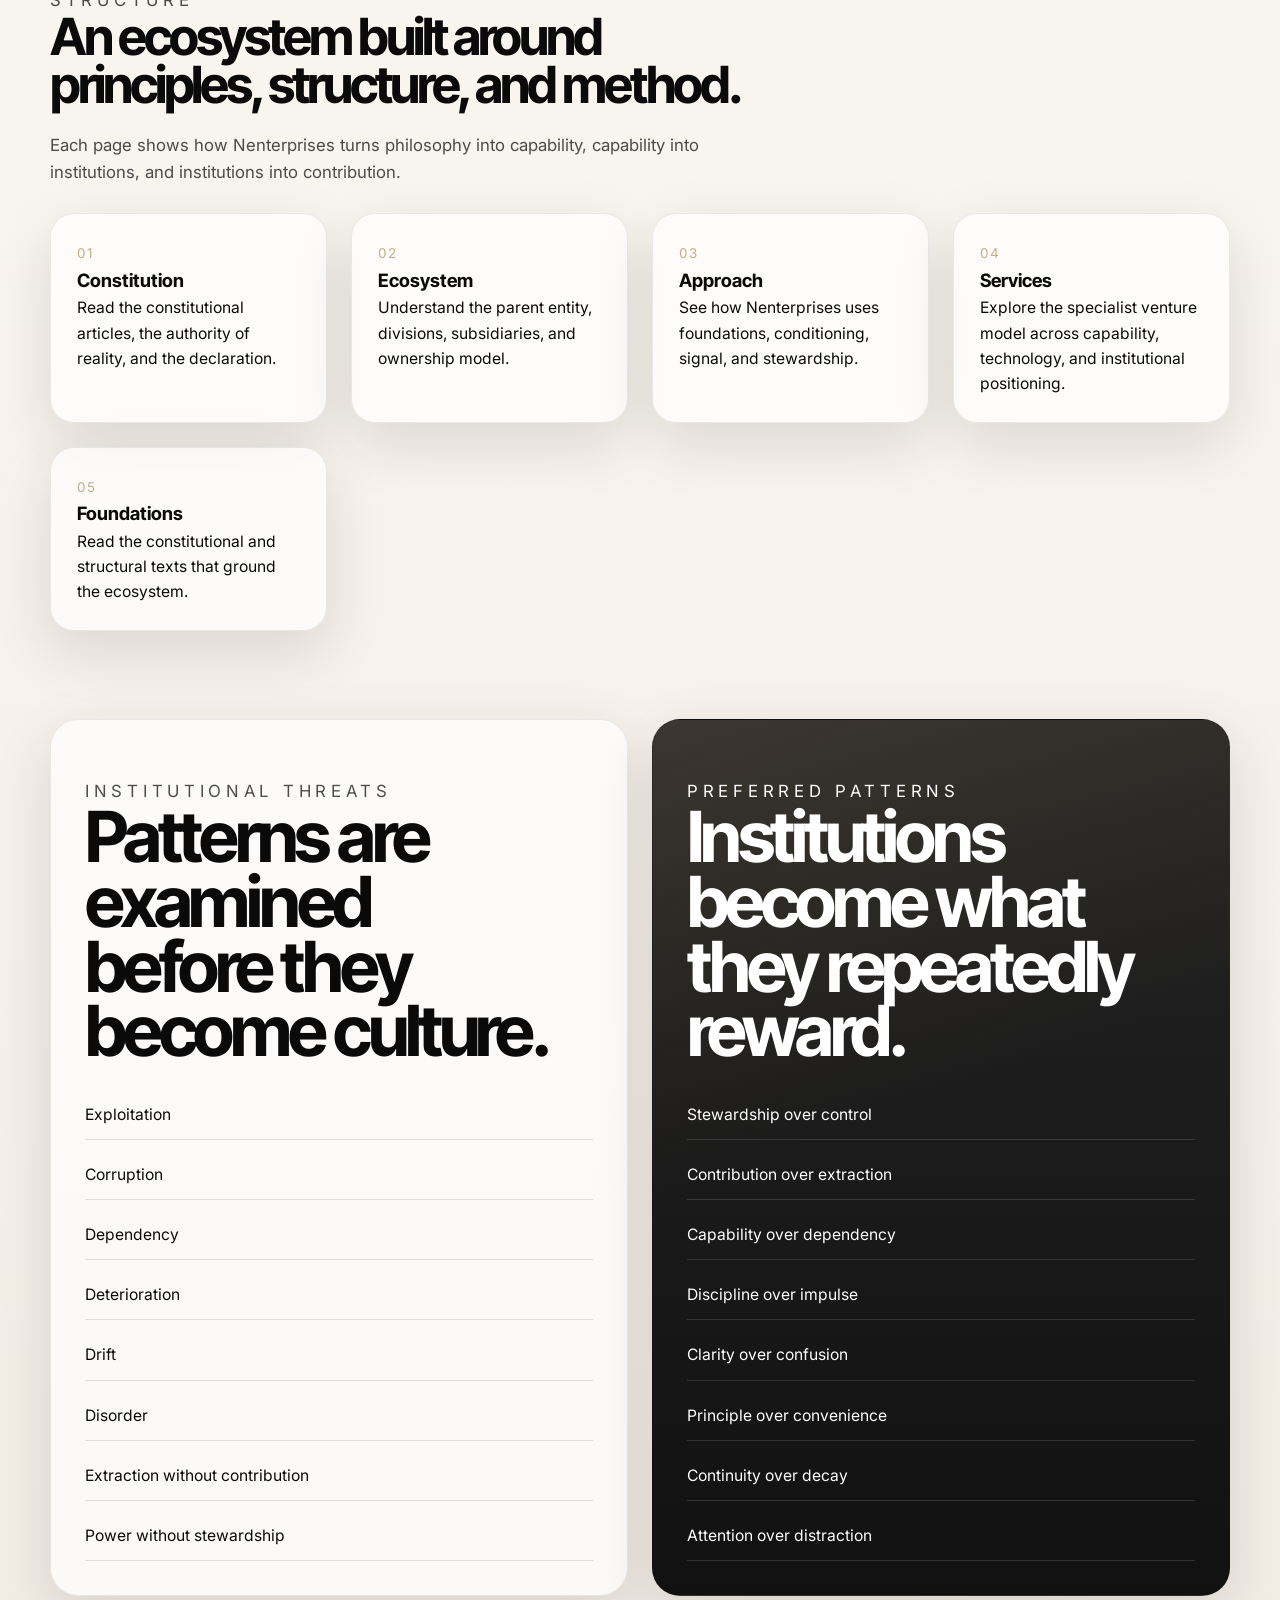
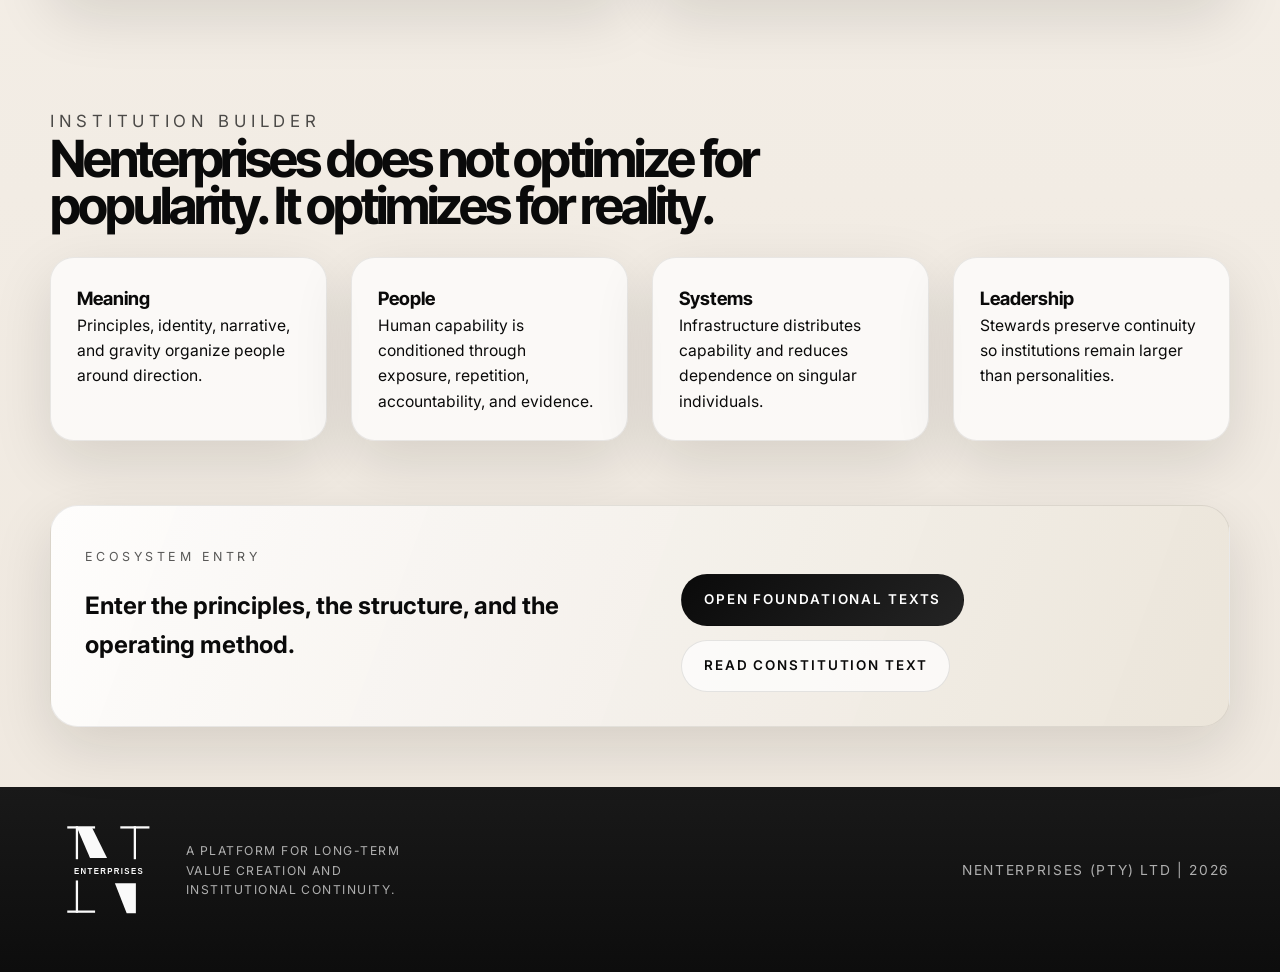
==== commit 495b0b15: "Add services page" ====
--- a/index.html
+++ b/index.html
@@ -29,6 +29,7 @@
         <a href="constitution/">Constitution</a>
         <a href="ecosystem/">Ecosystem</a>
         <a href="approach/">Approach</a>
+        <a href="services/">Services</a>
         <a href="documents/">Foundations</a>
       </nav>
     </div>
@@ -153,8 +154,13 @@
             <h3>Approach</h3>
             <p>See how Nenterprises uses foundations, conditioning, signal, and stewardship.</p>
           </a>
+          <a class="map-card" href="services/" data-reveal>
+            <span>04</span>
+            <h3>Services</h3>
+            <p>Explore the specialist venture model across capability, technology, and institutional positioning.</p>
+          </a>
           <a class="map-card" href="documents/" data-reveal>
-            <span>04</span>
+            <span>05</span>
             <h3>Foundations</h3>
             <p>Read the constitutional and structural texts that ground the ecosystem.</p>
           </a>
--- a/styles.css
+++ b/styles.css
@@ -809,6 +809,29 @@
   font-size: 0.86rem;
 }
 
+.studio-mode-banner {
+  display: none;
+  border-bottom: 1px solid rgba(10, 10, 10, 0.08);
+  background: rgba(10, 10, 10, 0.92);
+  color: #fff;
+}
+
+.studio-mode-banner-shell {
+  display: flex;
+  align-items: center;
+  justify-content: space-between;
+  gap: 16px;
+  padding: 12px 0;
+}
+
+.studio-mode-banner p {
+  margin: 0;
+  font-size: 0.8rem;
+  font-weight: 700;
+  letter-spacing: 0.16em;
+  text-transform: uppercase;
+}
+
 .studio-action {
   min-height: 48px;
 }
@@ -951,6 +974,10 @@
 body.studio-preview-mode .share-link-row,
 body.studio-preview-mode .studio-status {
   display: none;
+}
+
+body.studio-preview-mode .studio-mode-banner {
+  display: block;
 }
 
 body.studio-preview-mode .studio-shell {
@@ -1341,6 +1368,11 @@
     align-items: flex-start;
   }
 
+  .studio-mode-banner-shell {
+    flex-direction: column;
+    align-items: flex-start;
+  }
+
   .doc-preview {
     min-height: auto;
     padding: 34px 24px 28px;
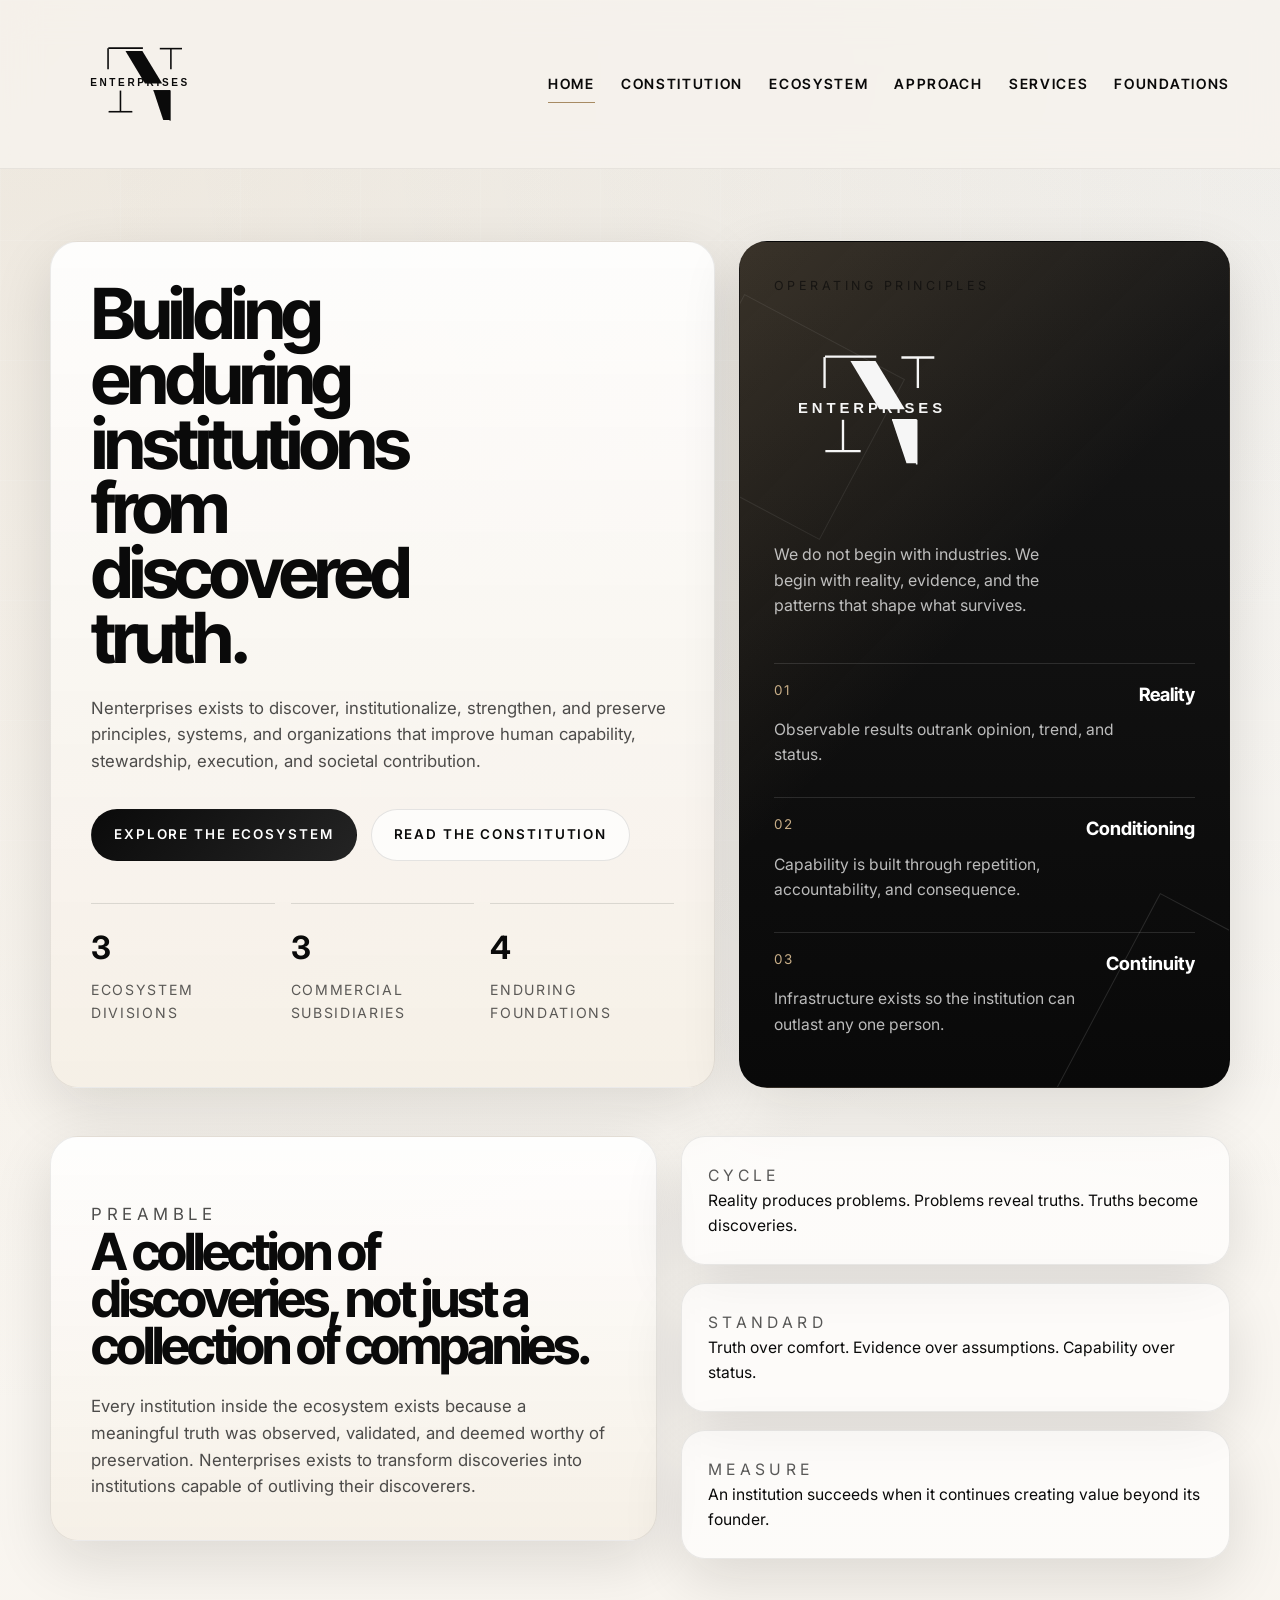
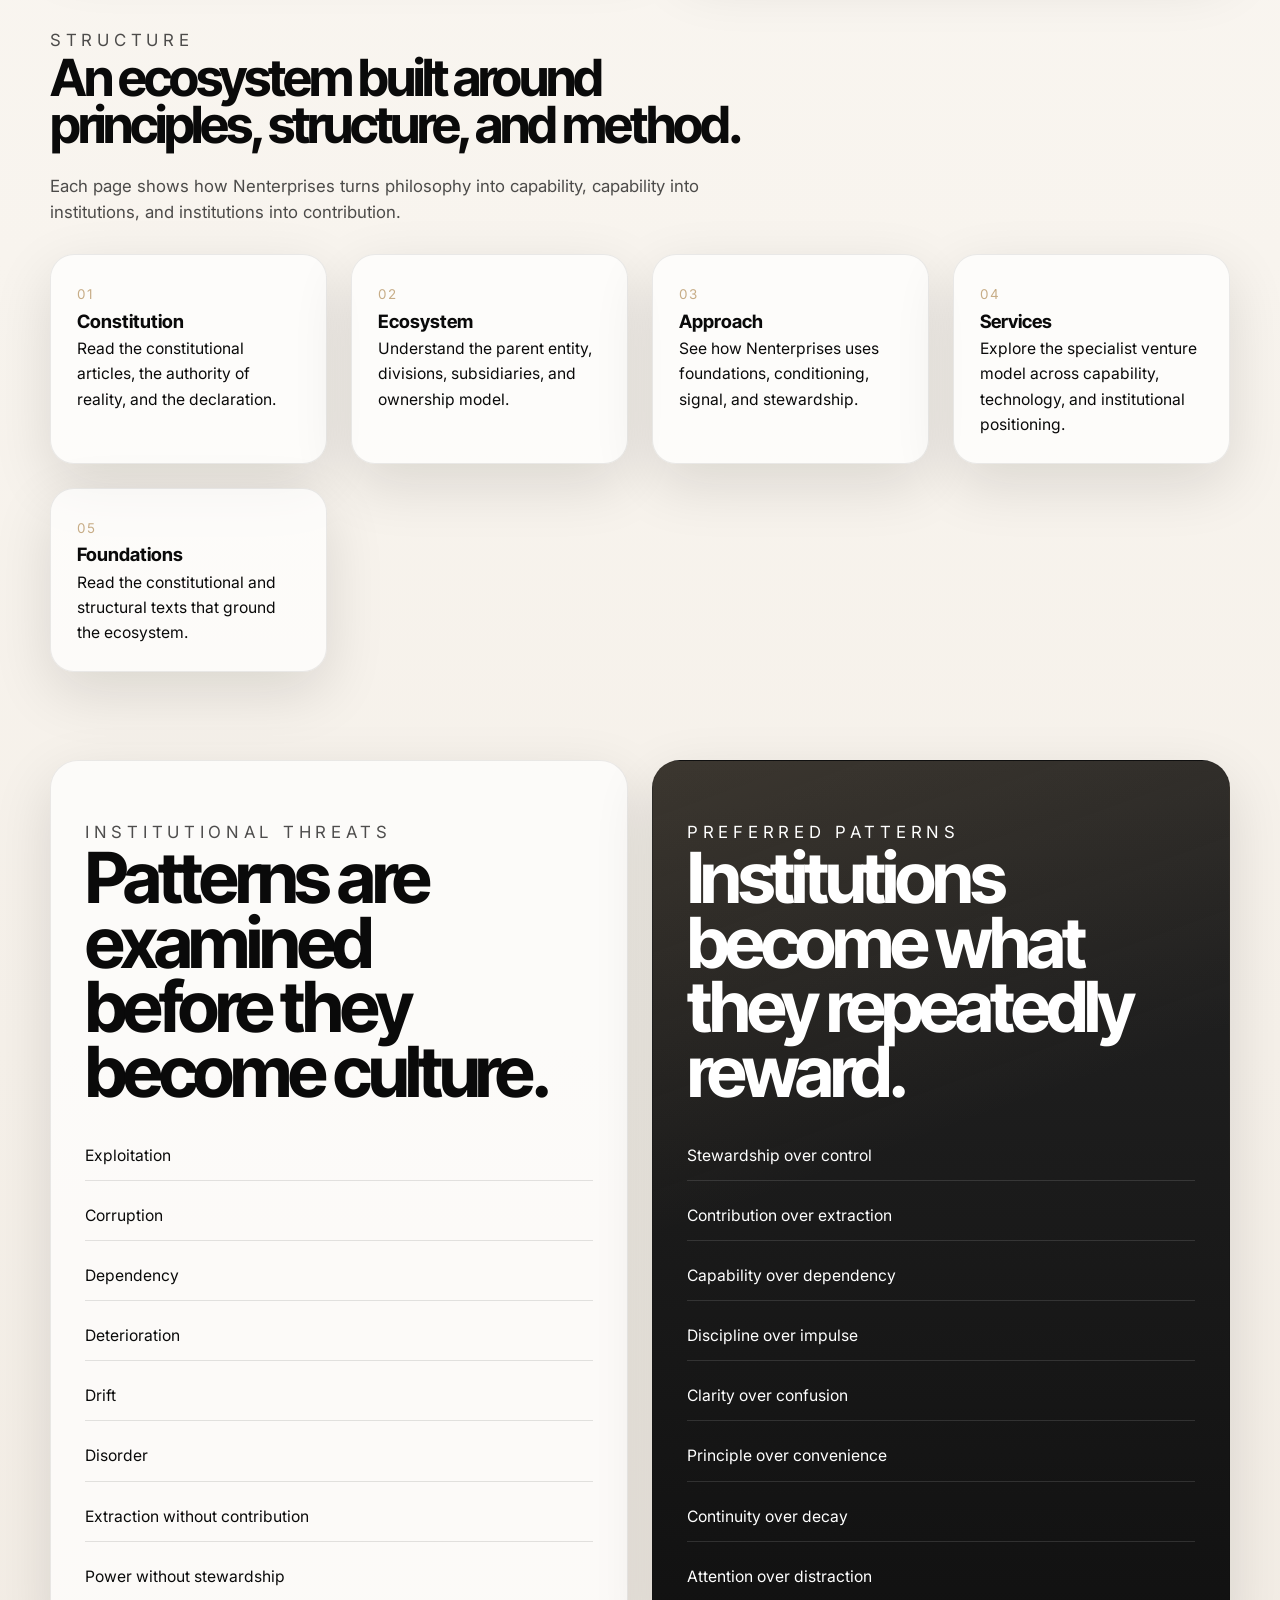
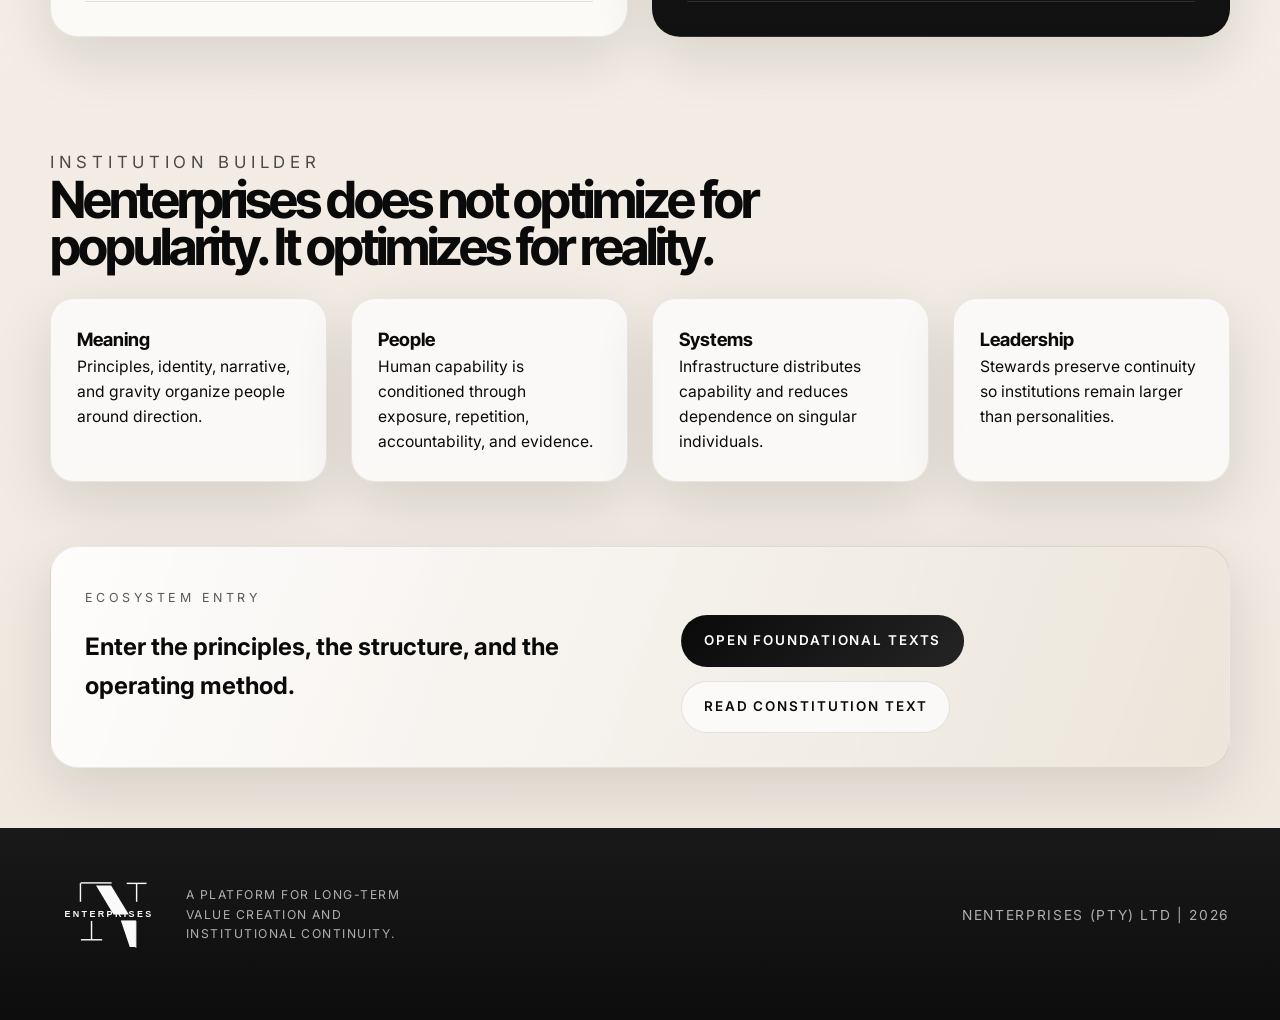
==== commit 741bac5e: "Align site logo with brand mark" ====
--- a/index.html
+++ b/index.html
@@ -16,7 +16,6 @@
     <div class="container header-shell">
       <a class="brand-lockup" href="./" aria-label="Nenterprises home">
         <img class="brand-mark brand-mark-header" src="assets/logo-showcase.svg" alt="" aria-hidden="true">
-        <span class="brand-wordmark" aria-hidden="true">NENTERPRISES</span>
       </a>
 
       <button class="nav-toggle" type="button" aria-expanded="false" aria-controls="site-nav" aria-label="Toggle navigation">
--- a/styles.css
+++ b/styles.css
@@ -97,7 +97,6 @@
 .brand-lockup {
   display: inline-flex;
   align-items: center;
-  gap: 14px;
   margin-left: 24px;
   min-width: 0;
 }
@@ -110,17 +109,8 @@
 }
 
 .brand-mark-header {
-  width: 108px;
-  max-width: min(28vw, 108px);
-}
-
-.brand-wordmark {
-  font-family: "Inter Tight", "Inter", sans-serif;
-  font-size: 1.02rem;
-  font-weight: 700;
-  letter-spacing: 0.22em;
-  line-height: 1;
-  white-space: nowrap;
+  width: 132px;
+  max-width: min(34vw, 132px);
 }
 
 .brand-mark.large {
@@ -1253,7 +1243,6 @@
 
 @media (max-width: 800px) {
   .brand-lockup {
-    gap: 8px;
     margin-left: 0;
   }
 
@@ -1328,13 +1317,7 @@
   }
 
   .brand-mark-header {
-    width: min(28vw, 92px);
-    margin-right: -8px;
-  }
-
-  .brand-wordmark {
-    font-size: 0.82rem;
-    letter-spacing: 0.18em;
+    width: min(34vw, 108px);
   }
 
   .brand-mark.large {
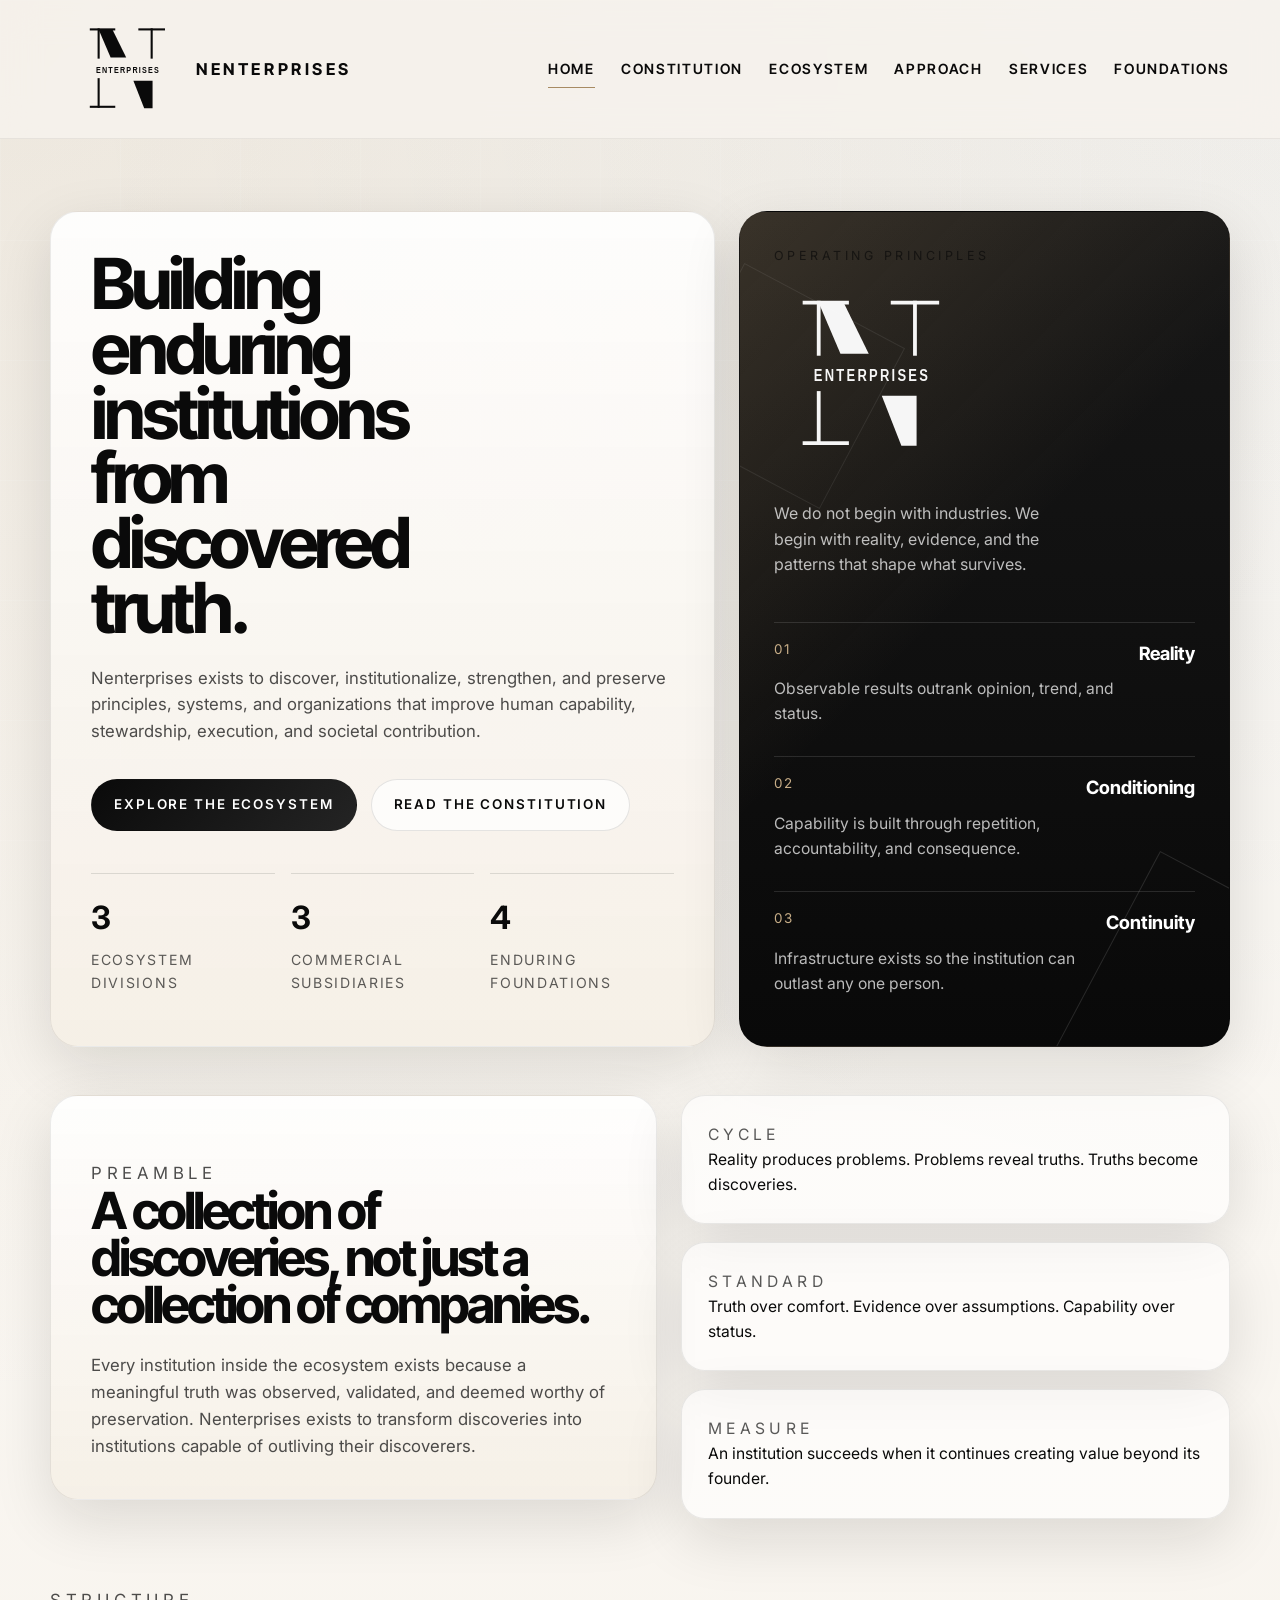
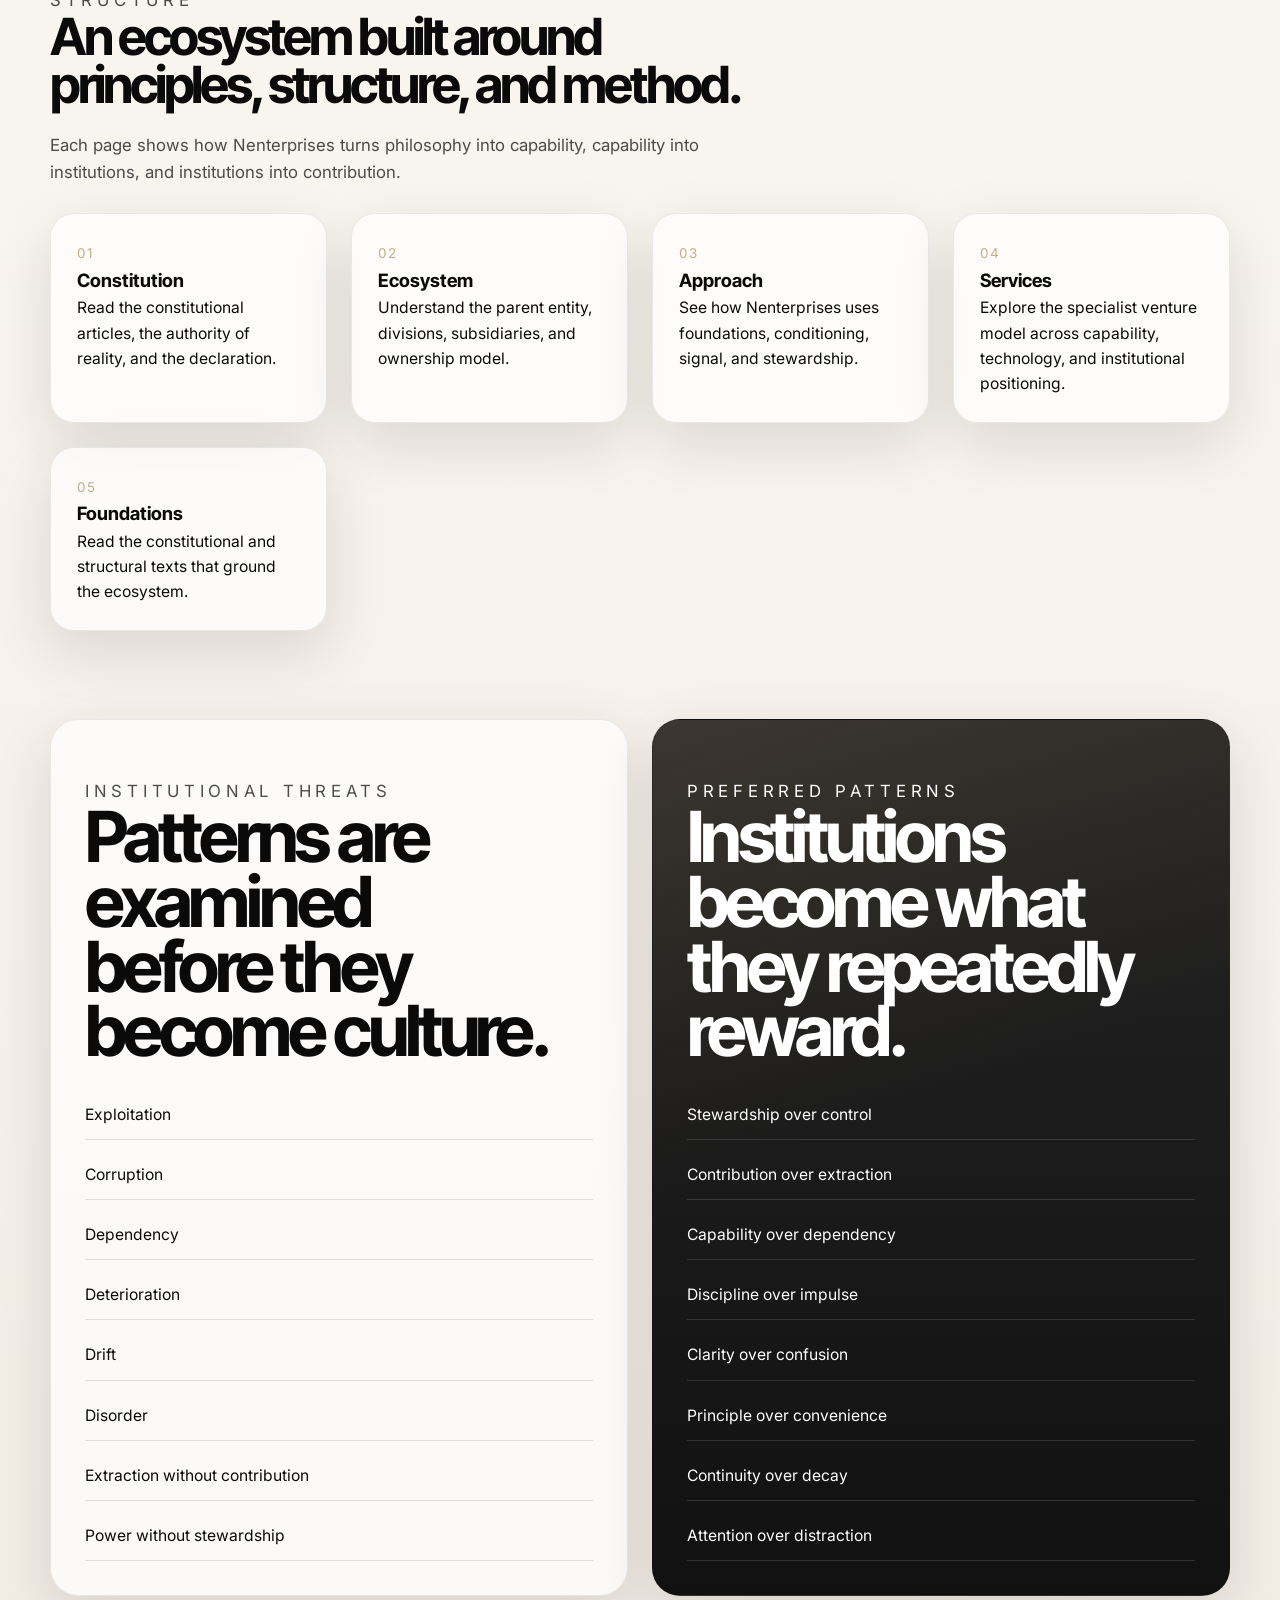
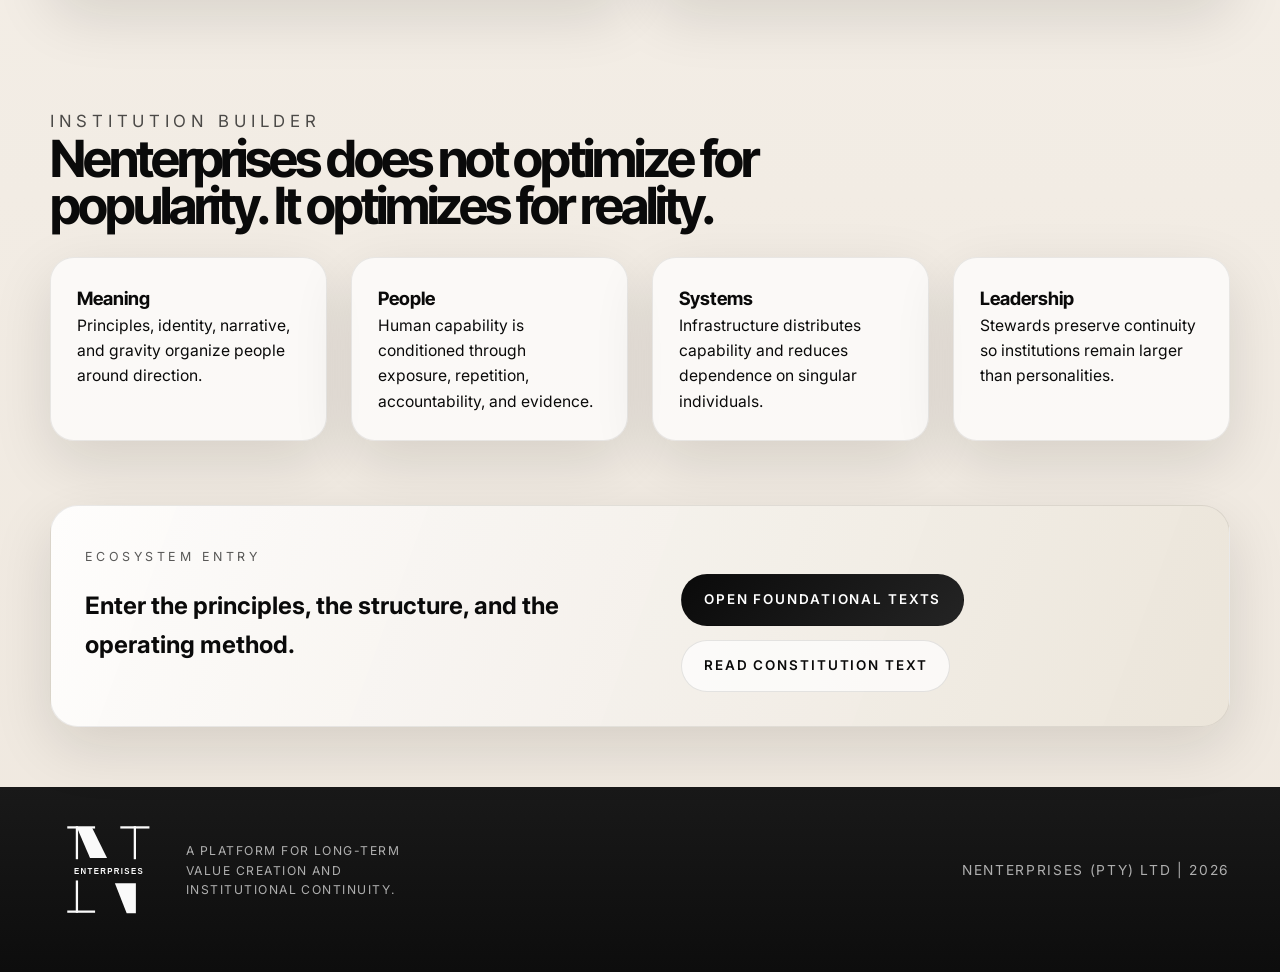
==== commit 117ef592: "Revert "Align site logo with brand mark" This reverts commit 741bac5e9139b8f97716321dfa8a6a755885952" ====
--- a/index.html
+++ b/index.html
@@ -16,6 +16,7 @@
     <div class="container header-shell">
       <a class="brand-lockup" href="./" aria-label="Nenterprises home">
         <img class="brand-mark brand-mark-header" src="assets/logo-showcase.svg" alt="" aria-hidden="true">
+        <span class="brand-wordmark" aria-hidden="true">NENTERPRISES</span>
       </a>
 
       <button class="nav-toggle" type="button" aria-expanded="false" aria-controls="site-nav" aria-label="Toggle navigation">
--- a/styles.css
+++ b/styles.css
@@ -97,6 +97,7 @@
 .brand-lockup {
   display: inline-flex;
   align-items: center;
+  gap: 14px;
   margin-left: 24px;
   min-width: 0;
 }
@@ -109,8 +110,17 @@
 }
 
 .brand-mark-header {
-  width: 132px;
-  max-width: min(34vw, 132px);
+  width: 108px;
+  max-width: min(28vw, 108px);
+}
+
+.brand-wordmark {
+  font-family: "Inter Tight", "Inter", sans-serif;
+  font-size: 1.02rem;
+  font-weight: 700;
+  letter-spacing: 0.22em;
+  line-height: 1;
+  white-space: nowrap;
 }
 
 .brand-mark.large {
@@ -1243,6 +1253,7 @@
 
 @media (max-width: 800px) {
   .brand-lockup {
+    gap: 8px;
     margin-left: 0;
   }
 
@@ -1317,7 +1328,13 @@
   }
 
   .brand-mark-header {
-    width: min(34vw, 108px);
+    width: min(28vw, 92px);
+    margin-right: -8px;
+  }
+
+  .brand-wordmark {
+    font-size: 0.82rem;
+    letter-spacing: 0.18em;
   }
 
   .brand-mark.large {
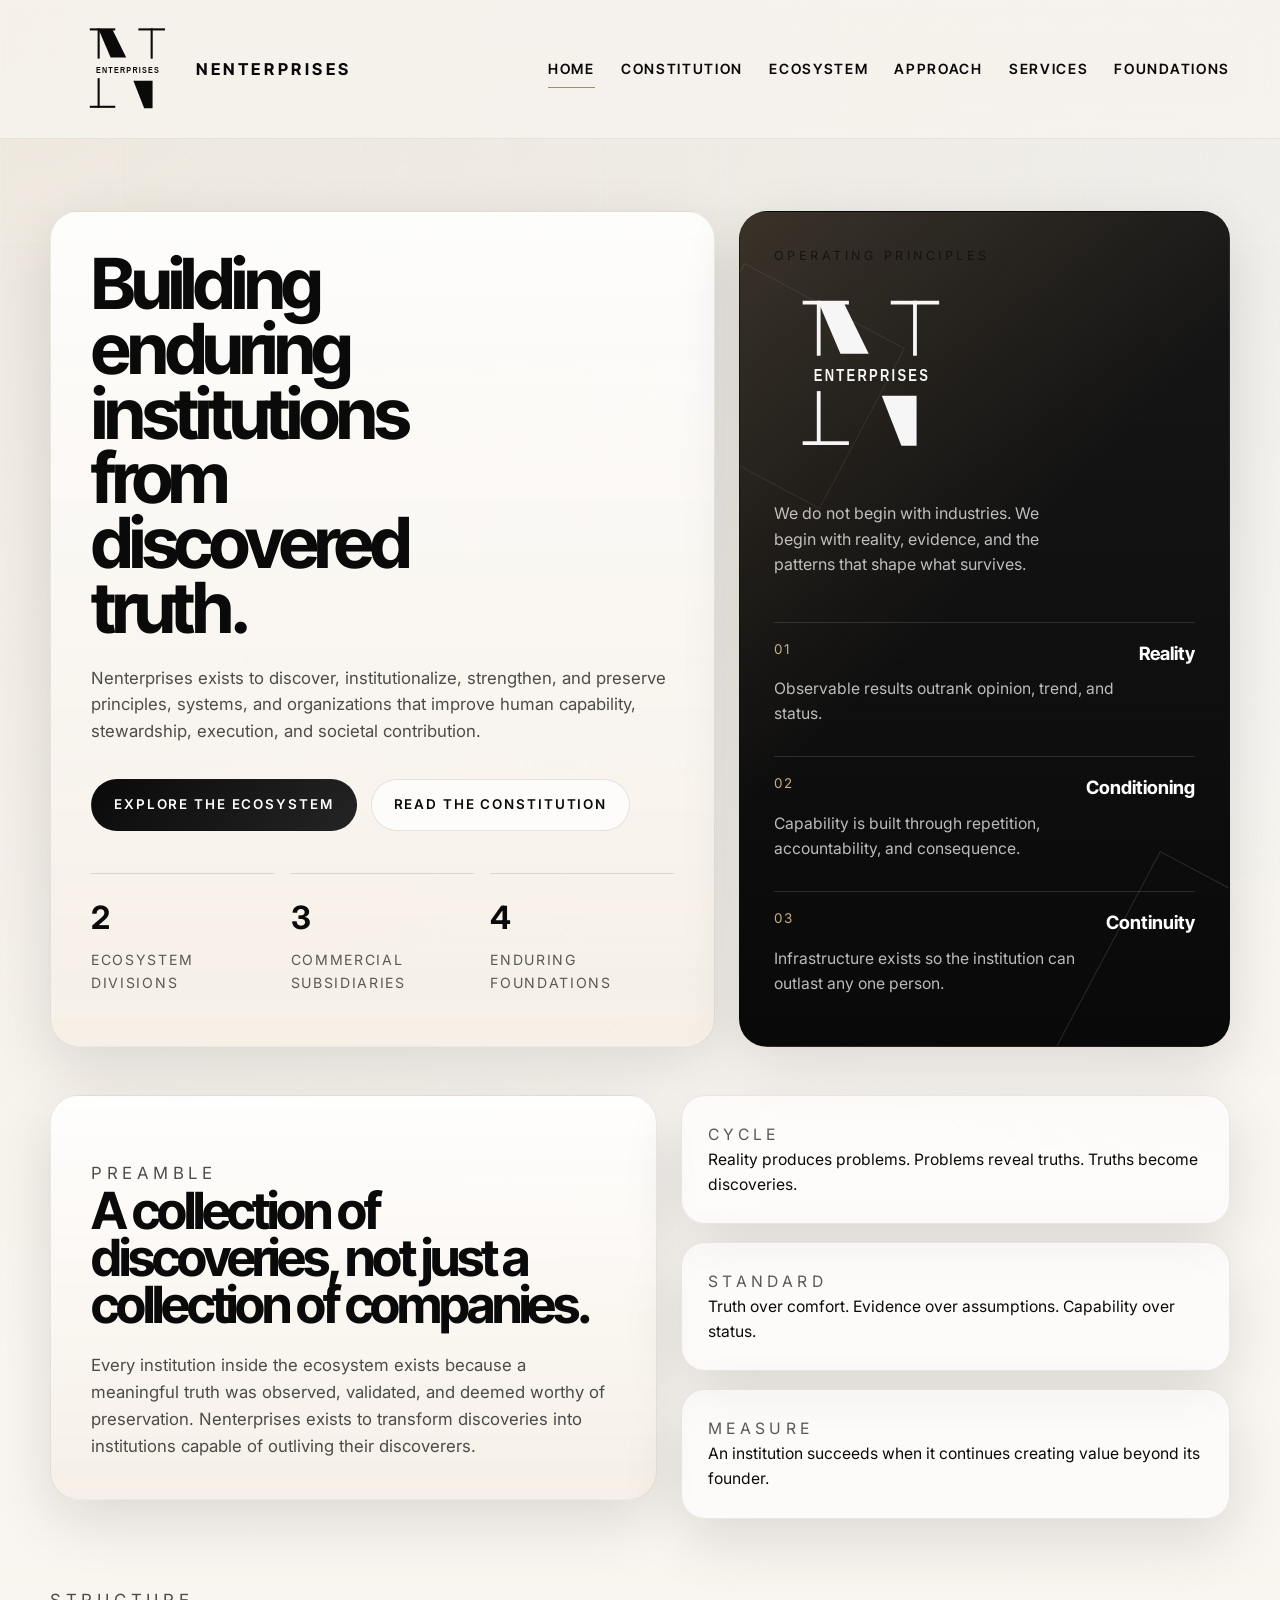
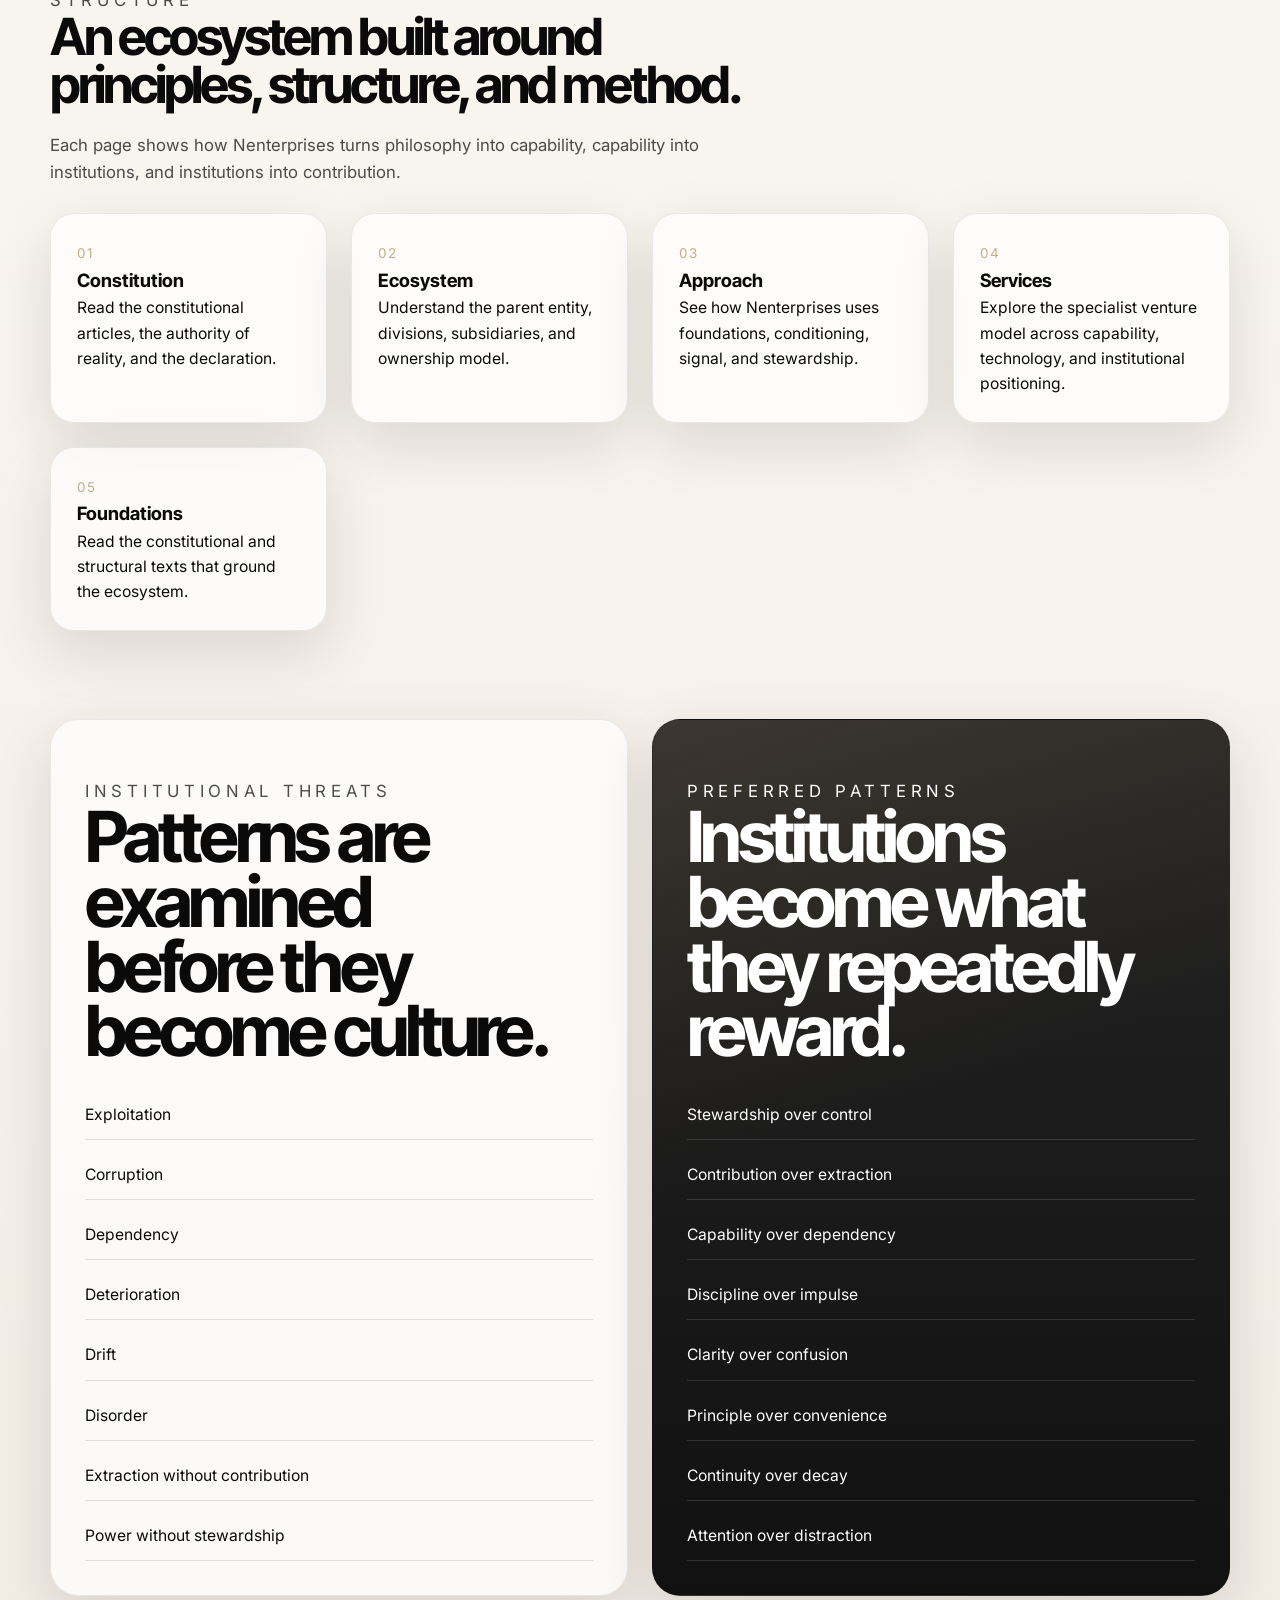
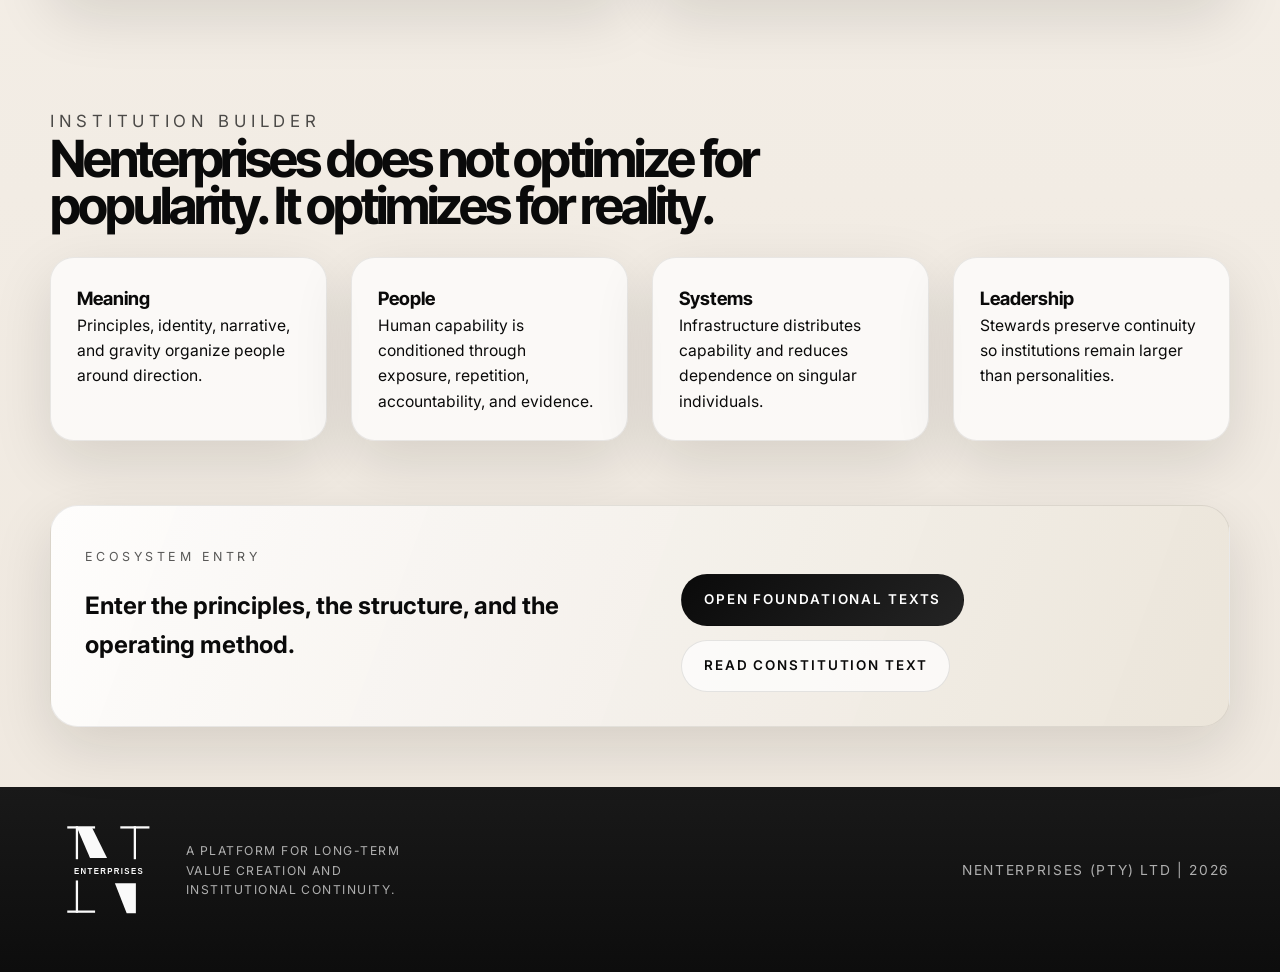
==== commit 8144a8a1: "Fix home page division count" ====
--- a/index.html
+++ b/index.html
@@ -51,7 +51,7 @@
           </div>
           <dl class="hero-metrics">
             <div>
-              <dt>3</dt>
+              <dt>2</dt>
               <dd>ecosystem divisions</dd>
             </div>
             <div>
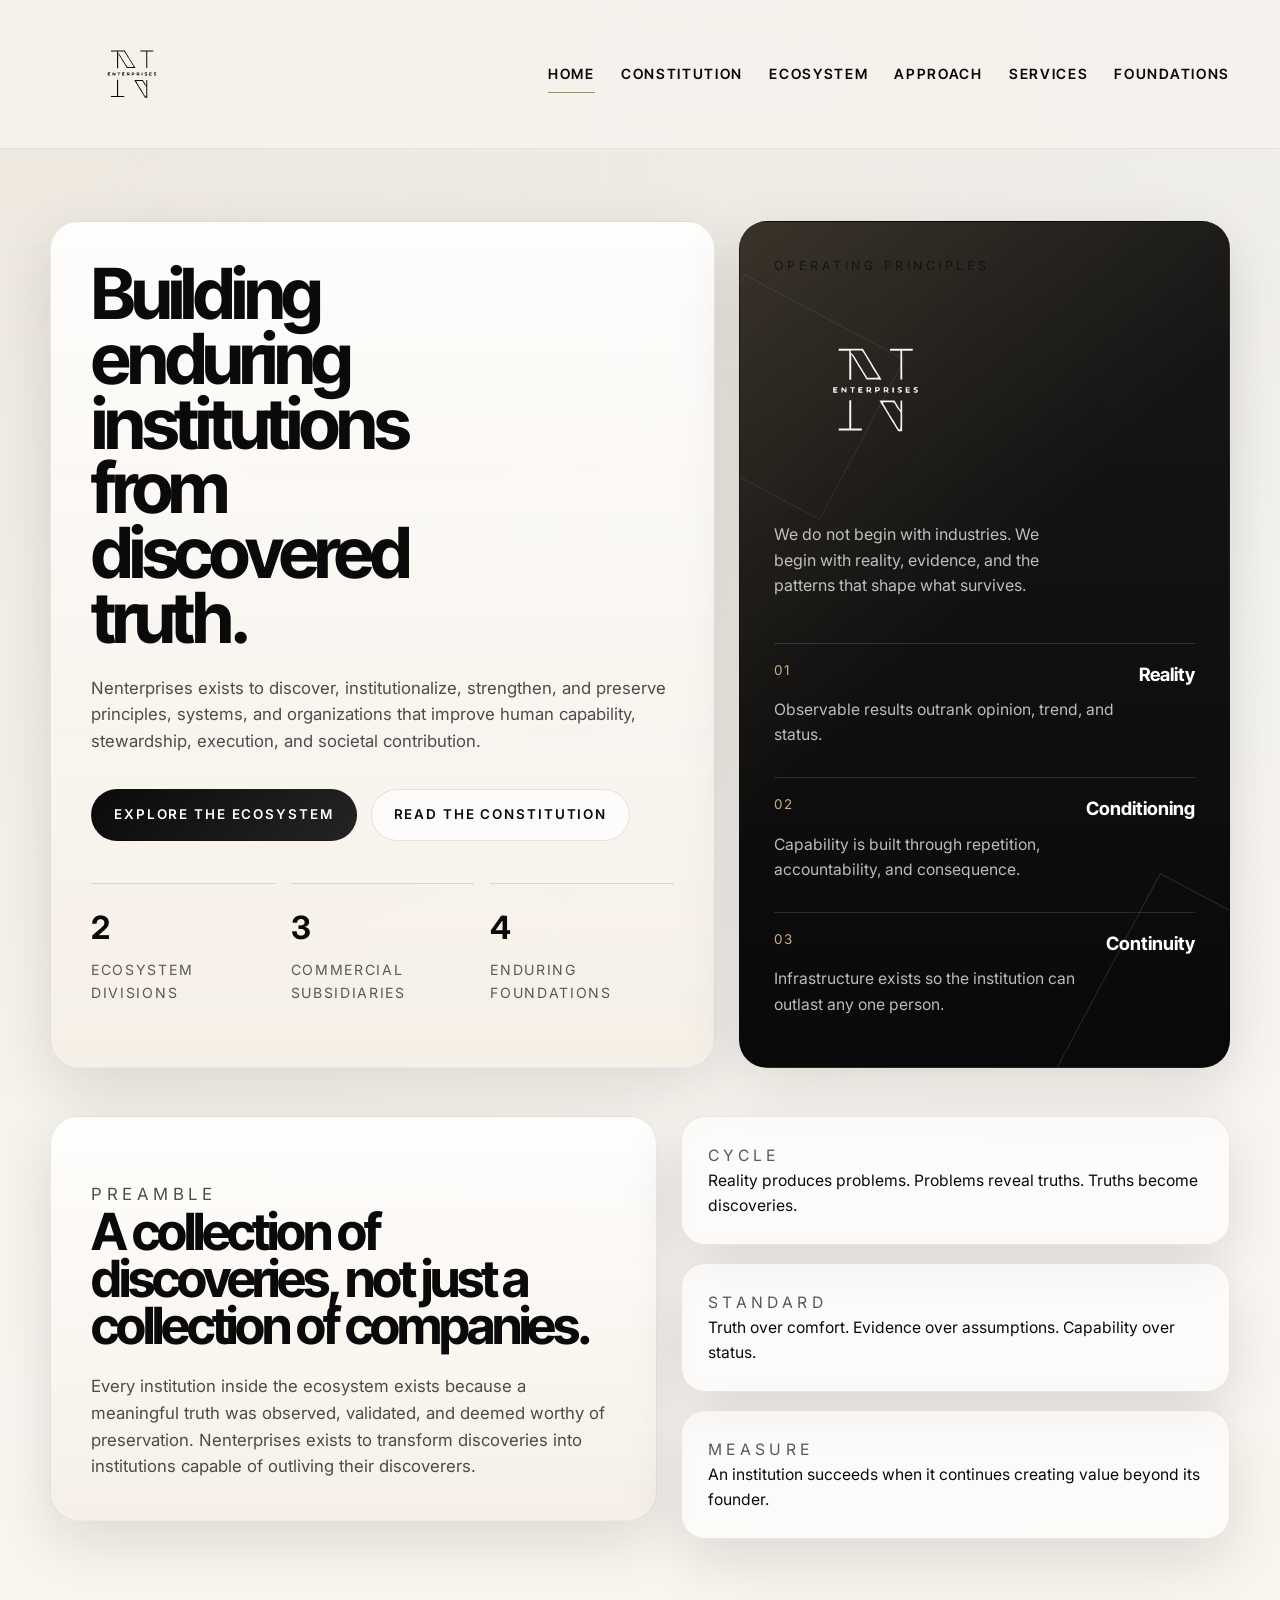
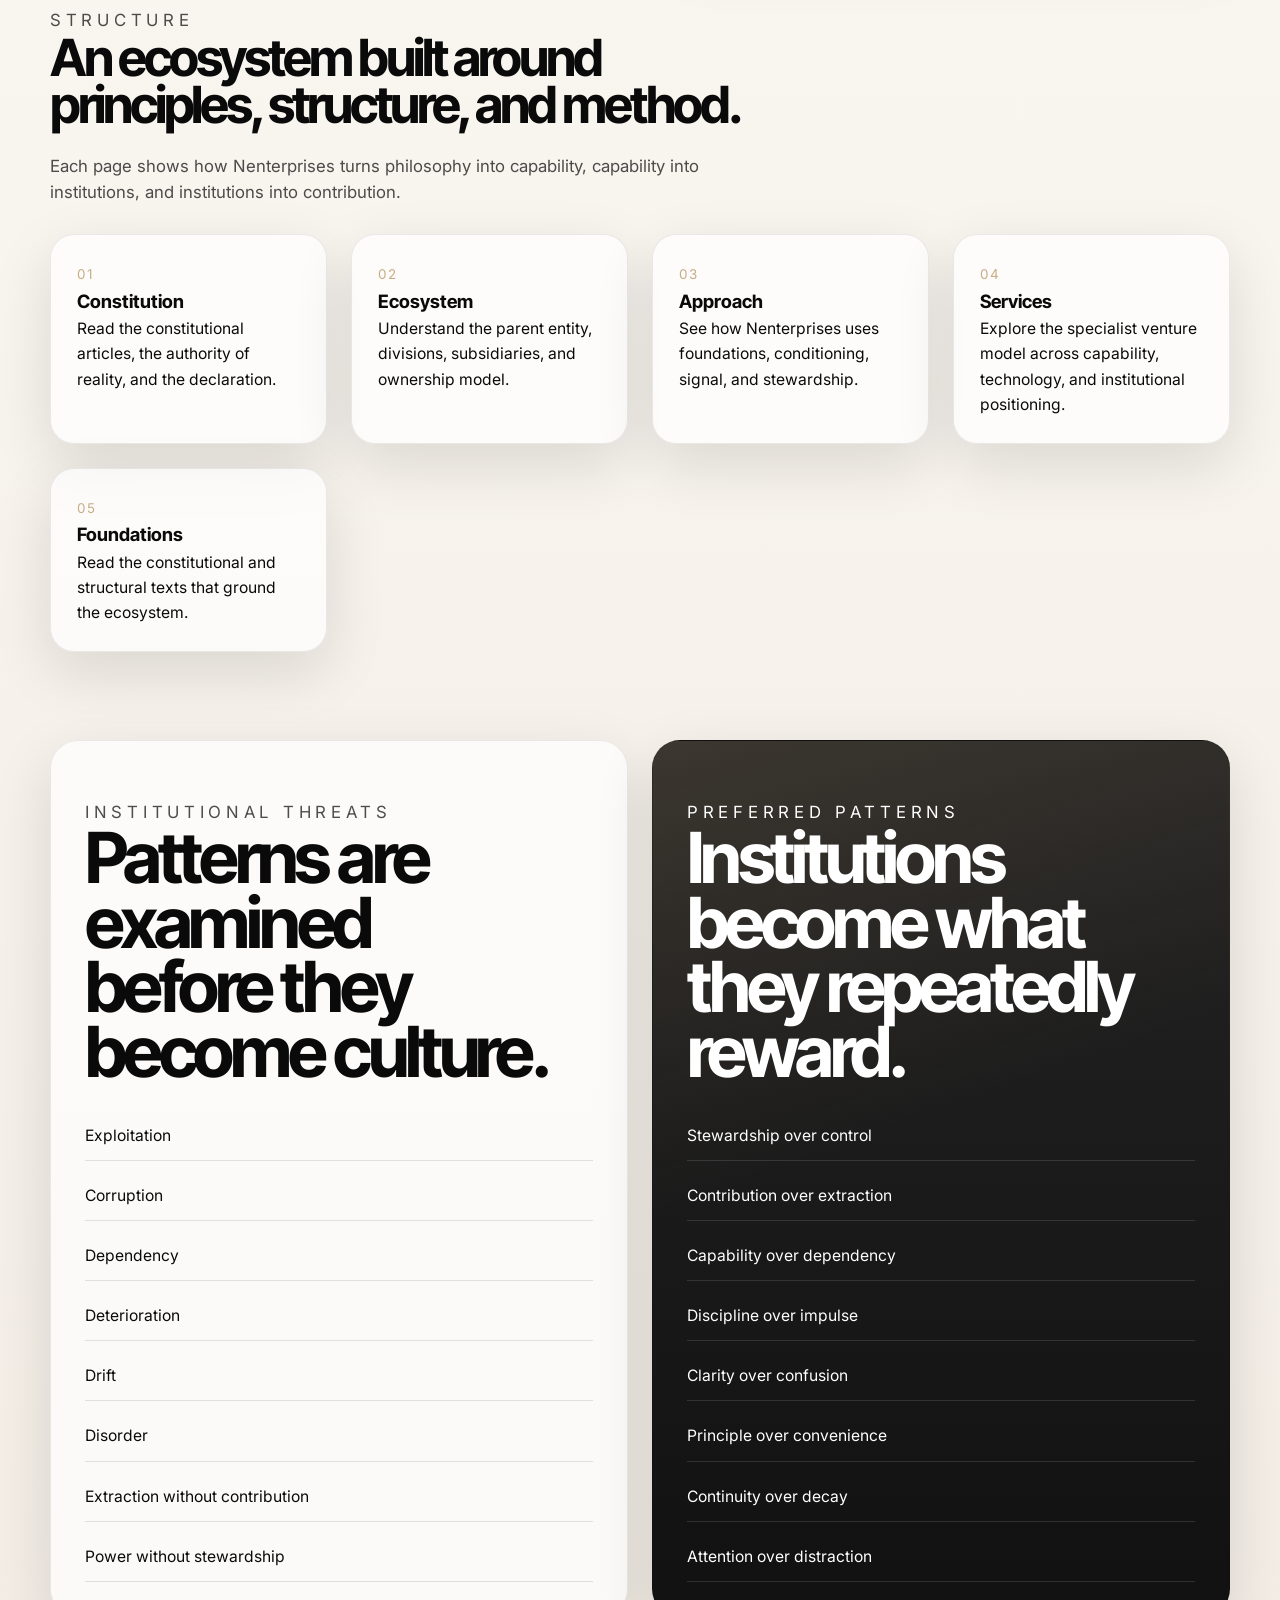
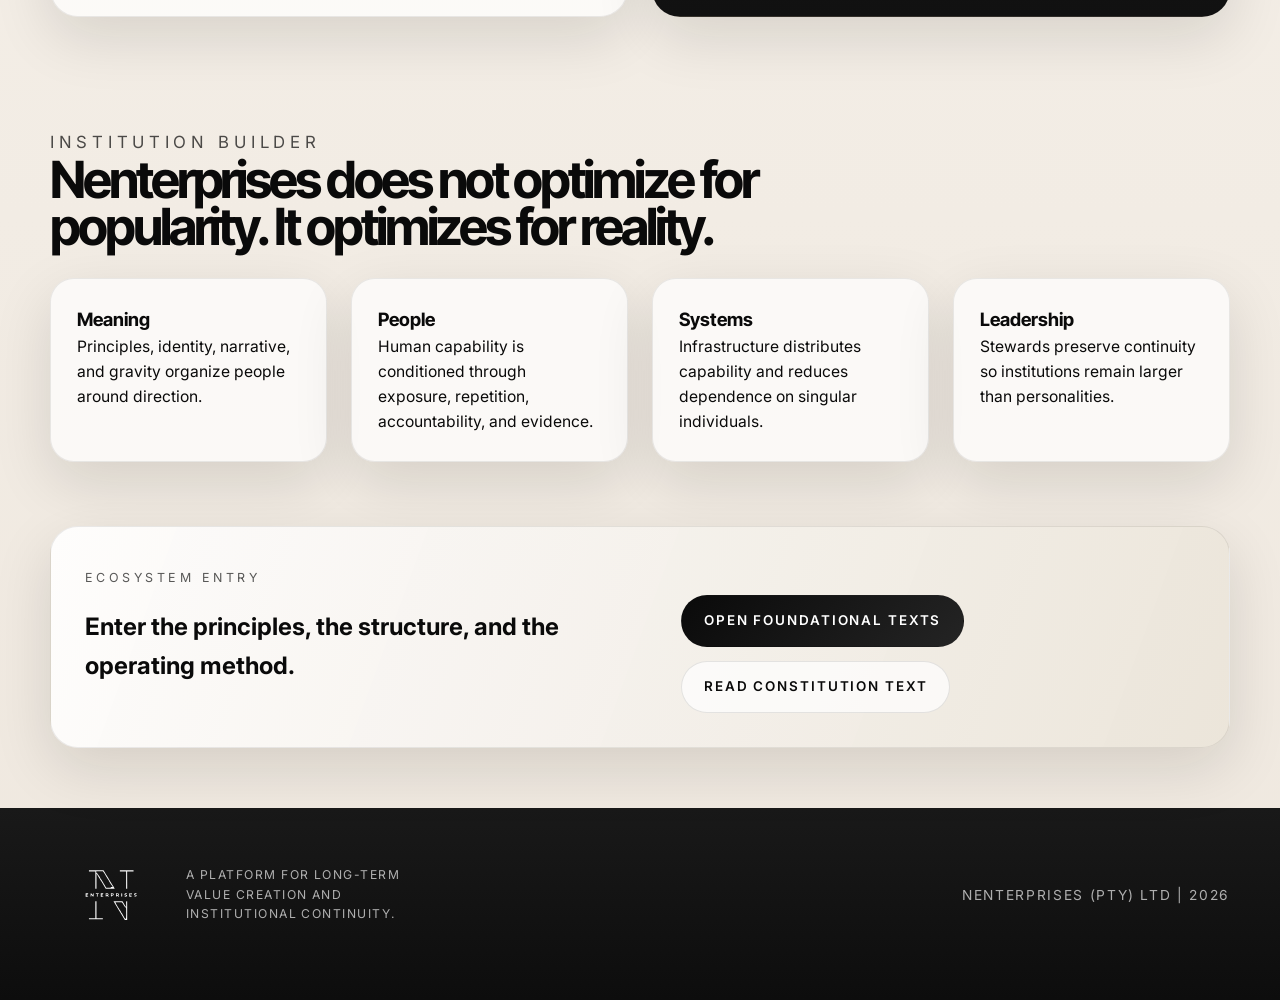
==== commit 1e00f25b: "Refine Nenterprises logo system" ====
--- a/index.html
+++ b/index.html
@@ -16,7 +16,6 @@
     <div class="container header-shell">
       <a class="brand-lockup" href="./" aria-label="Nenterprises home">
         <img class="brand-mark brand-mark-header" src="assets/logo-showcase.svg" alt="" aria-hidden="true">
-        <span class="brand-wordmark" aria-hidden="true">NENTERPRISES</span>
       </a>
 
       <button class="nav-toggle" type="button" aria-expanded="false" aria-controls="site-nav" aria-label="Toggle navigation">
--- a/styles.css
+++ b/styles.css
@@ -97,7 +97,7 @@
 .brand-lockup {
   display: inline-flex;
   align-items: center;
-  gap: 14px;
+  gap: 0;
   margin-left: 24px;
   min-width: 0;
 }
@@ -110,17 +110,8 @@
 }
 
 .brand-mark-header {
-  width: 108px;
-  max-width: min(28vw, 108px);
-}
-
-.brand-wordmark {
-  font-family: "Inter Tight", "Inter", sans-serif;
-  font-size: 1.02rem;
-  font-weight: 700;
-  letter-spacing: 0.22em;
-  line-height: 1;
-  white-space: nowrap;
+  width: 112px;
+  max-width: min(28vw, 112px);
 }
 
 .brand-mark.large {
@@ -1253,7 +1244,7 @@
 
 @media (max-width: 800px) {
   .brand-lockup {
-    gap: 8px;
+    gap: 0;
     margin-left: 0;
   }
 
@@ -1328,13 +1319,7 @@
   }
 
   .brand-mark-header {
-    width: min(28vw, 92px);
-    margin-right: -8px;
-  }
-
-  .brand-wordmark {
-    font-size: 0.82rem;
-    letter-spacing: 0.18em;
+    width: min(30vw, 88px);
   }
 
   .brand-mark.large {
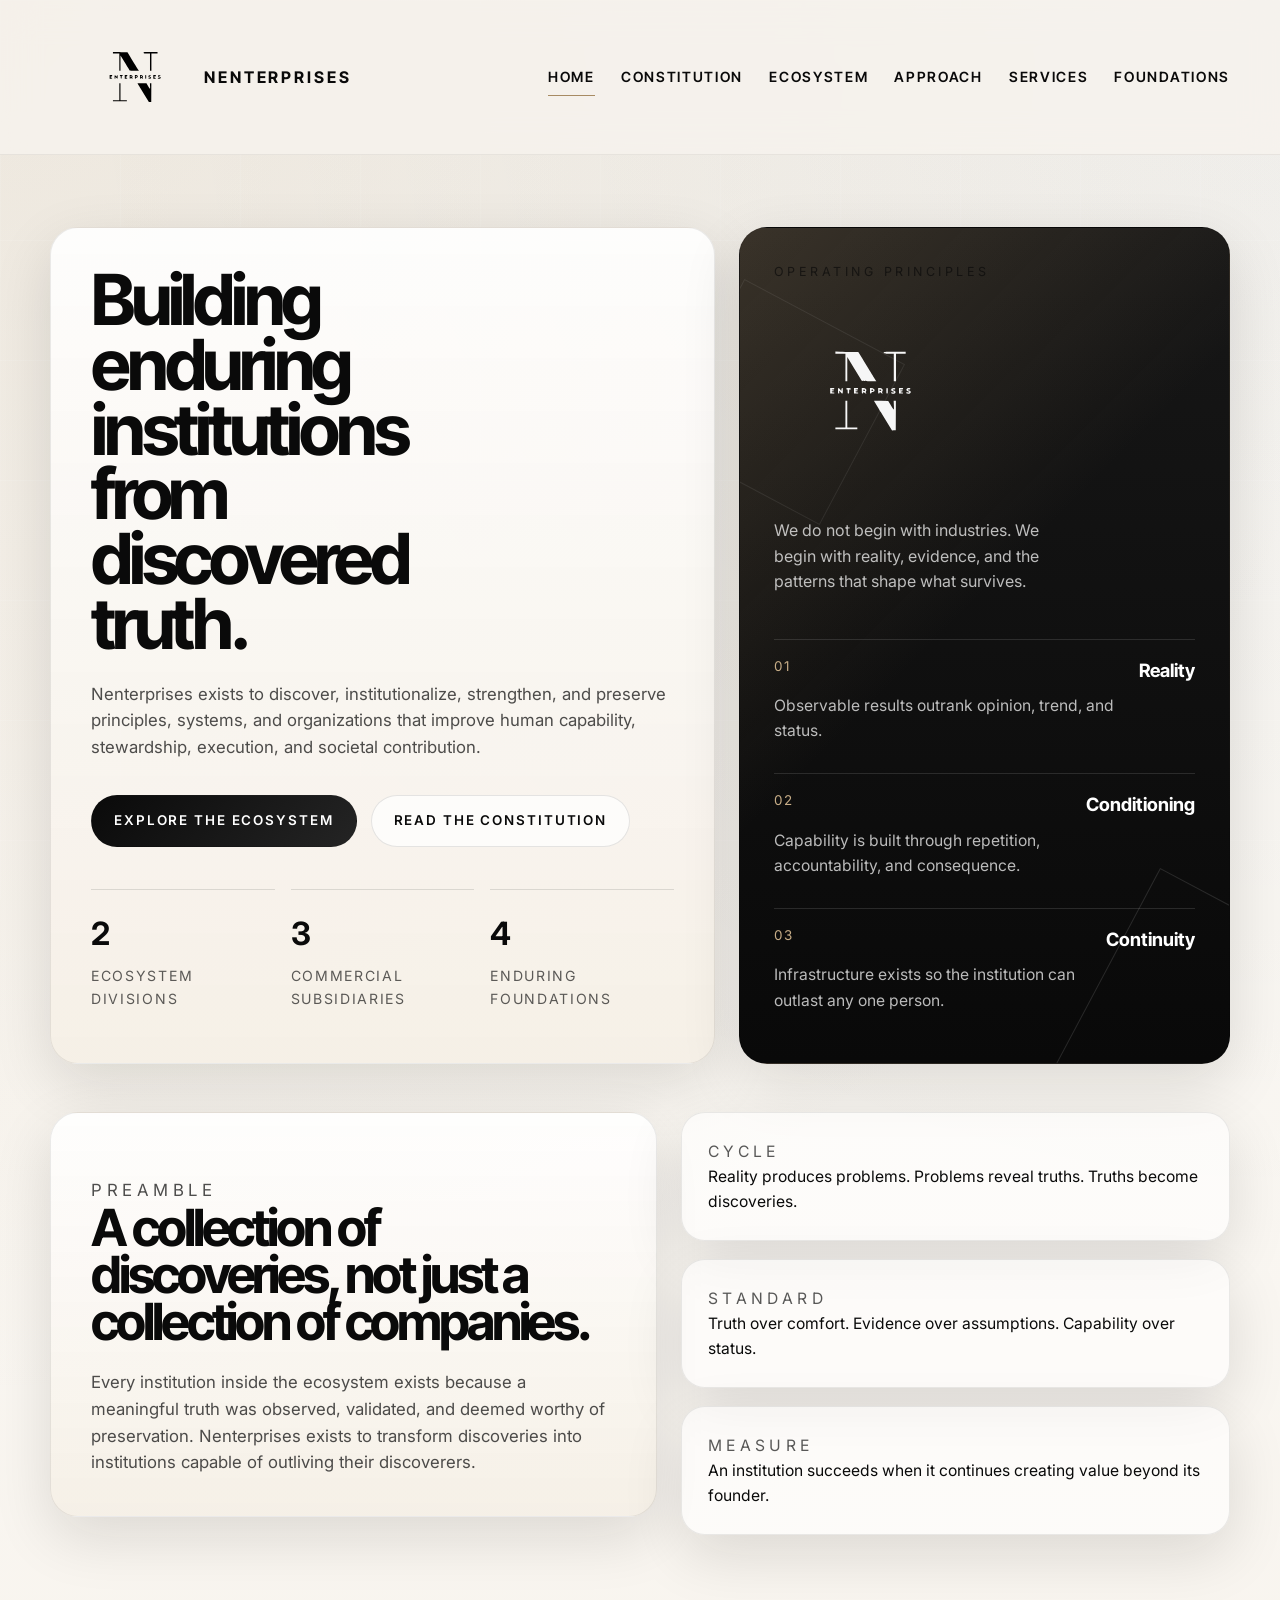
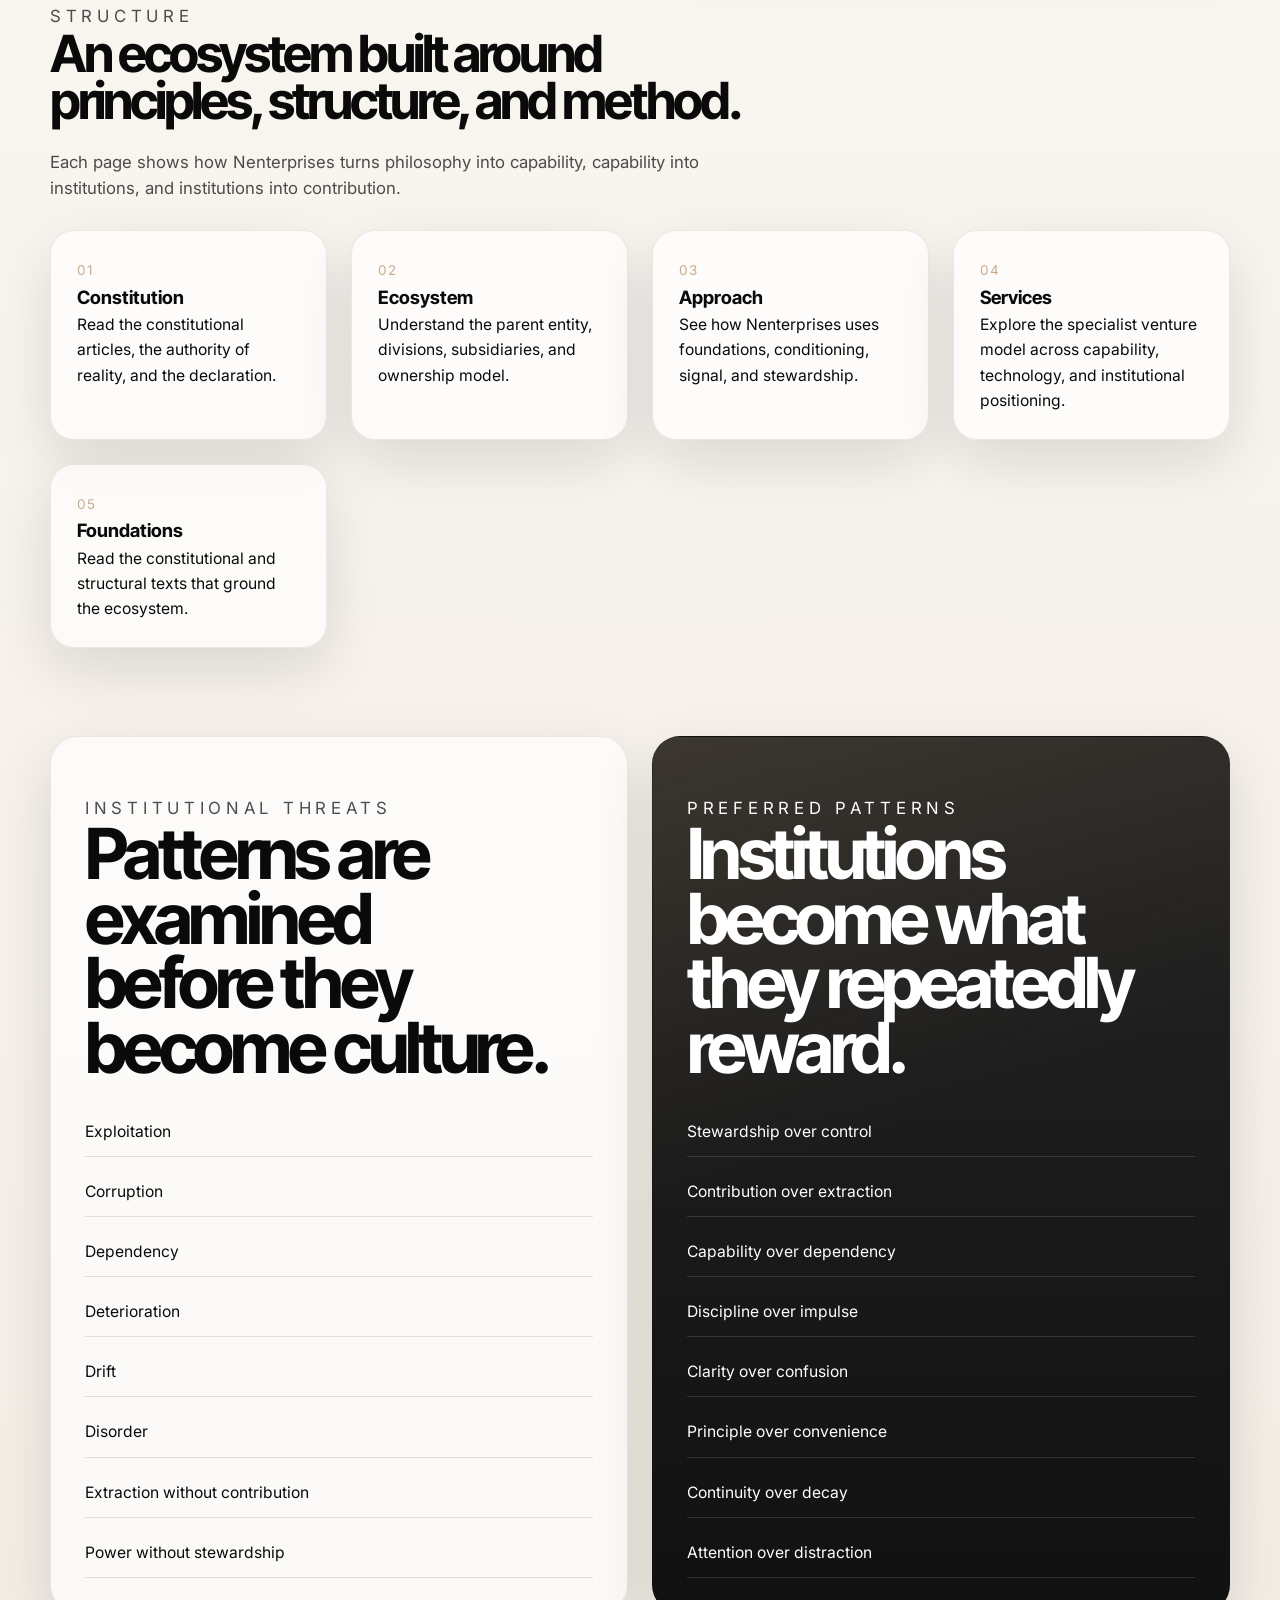
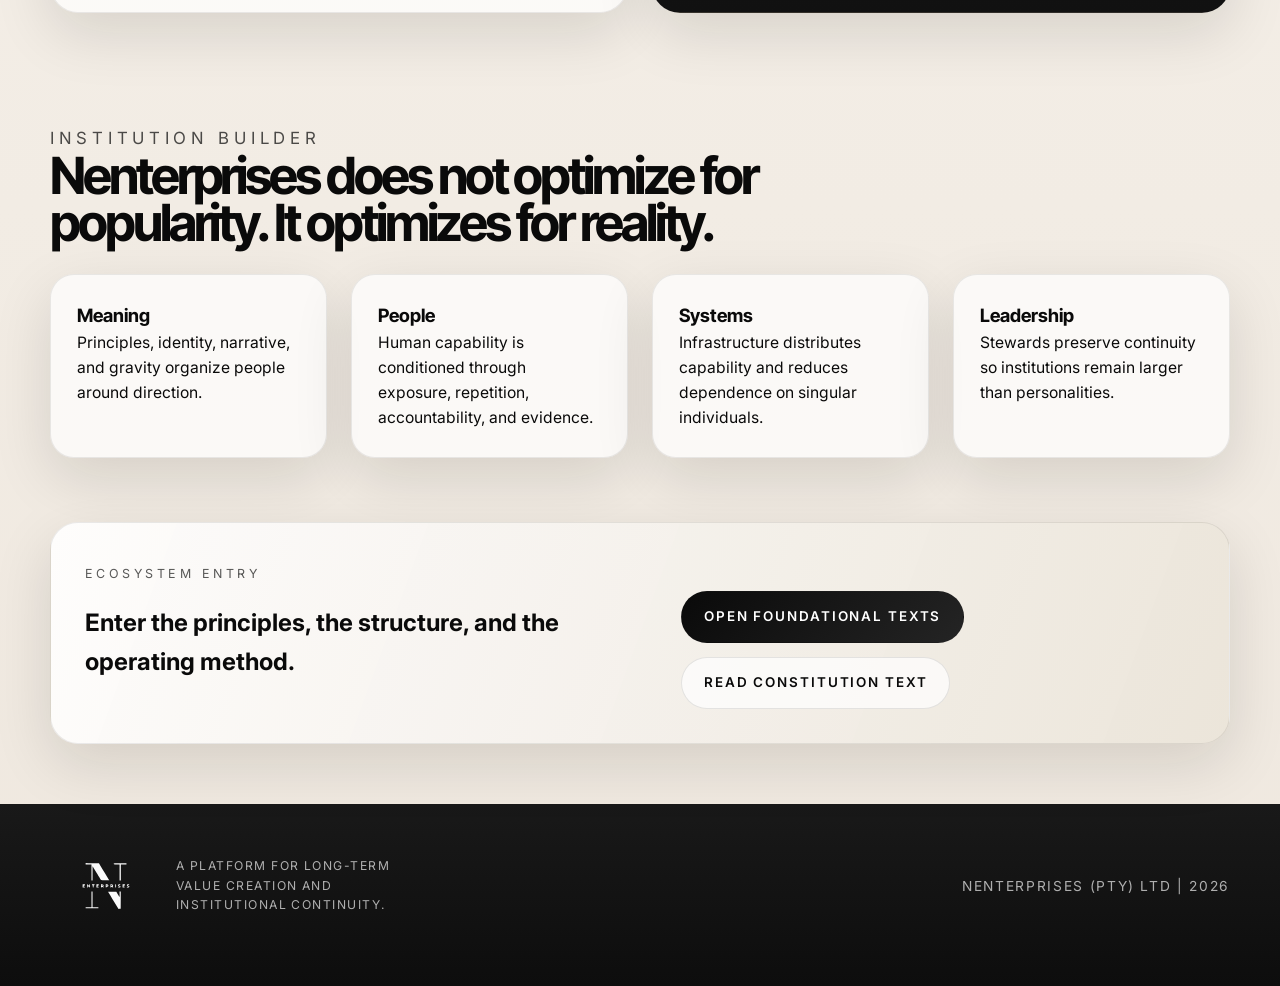
==== commit d84f504e: "Add Nenterprises wordmark to header" ====
--- a/index.html
+++ b/index.html
@@ -16,6 +16,7 @@
     <div class="container header-shell">
       <a class="brand-lockup" href="./" aria-label="Nenterprises home">
         <img class="brand-mark brand-mark-header" src="assets/logo-showcase.svg" alt="" aria-hidden="true">
+        <span class="brand-wordmark" aria-hidden="true">NENTERPRISES</span>
       </a>
 
       <button class="nav-toggle" type="button" aria-expanded="false" aria-controls="site-nav" aria-label="Toggle navigation">
--- a/styles.css
+++ b/styles.css
@@ -97,12 +97,13 @@
 .brand-lockup {
   display: inline-flex;
   align-items: center;
-  gap: 0;
+  gap: 12px;
   margin-left: 24px;
   min-width: 0;
 }
 
 .brand-mark {
+  display: block;
   width: 172px;
   height: auto;
   object-fit: contain;
@@ -110,12 +111,21 @@
 }
 
 .brand-mark-header {
-  width: 112px;
-  max-width: min(28vw, 112px);
+  width: 118px;
+  max-width: min(28vw, 118px);
+}
+
+.brand-wordmark {
+  font-family: "Inter Tight", "Inter", sans-serif;
+  font-size: 1rem;
+  font-weight: 700;
+  letter-spacing: 0.18em;
+  line-height: 1;
+  white-space: nowrap;
 }
 
 .brand-mark.large {
-  width: 196px;
+  width: 186px;
   height: auto;
 }
 
@@ -905,7 +915,7 @@
 }
 
 .doc-preview-logo {
-  width: 240px;
+  width: 220px;
   max-width: 100%;
 }
 
@@ -1183,7 +1193,7 @@
 }
 
 .footer-mark {
-  width: 118px;
+  width: 108px;
   opacity: 0.98;
 }
 
@@ -1244,7 +1254,7 @@
 
 @media (max-width: 800px) {
   .brand-lockup {
-    gap: 0;
+    gap: 8px;
     margin-left: 0;
   }
 
@@ -1315,15 +1325,20 @@
   }
 
   .brand-mark {
-    width: 138px;
+    width: 132px;
   }
 
   .brand-mark-header {
-    width: min(30vw, 88px);
+    width: min(31vw, 92px);
+  }
+
+  .brand-wordmark {
+    font-size: 0.82rem;
+    letter-spacing: 0.15em;
   }
 
   .brand-mark.large {
-    width: 154px;
+    width: 146px;
   }
 
   .site-map-grid,
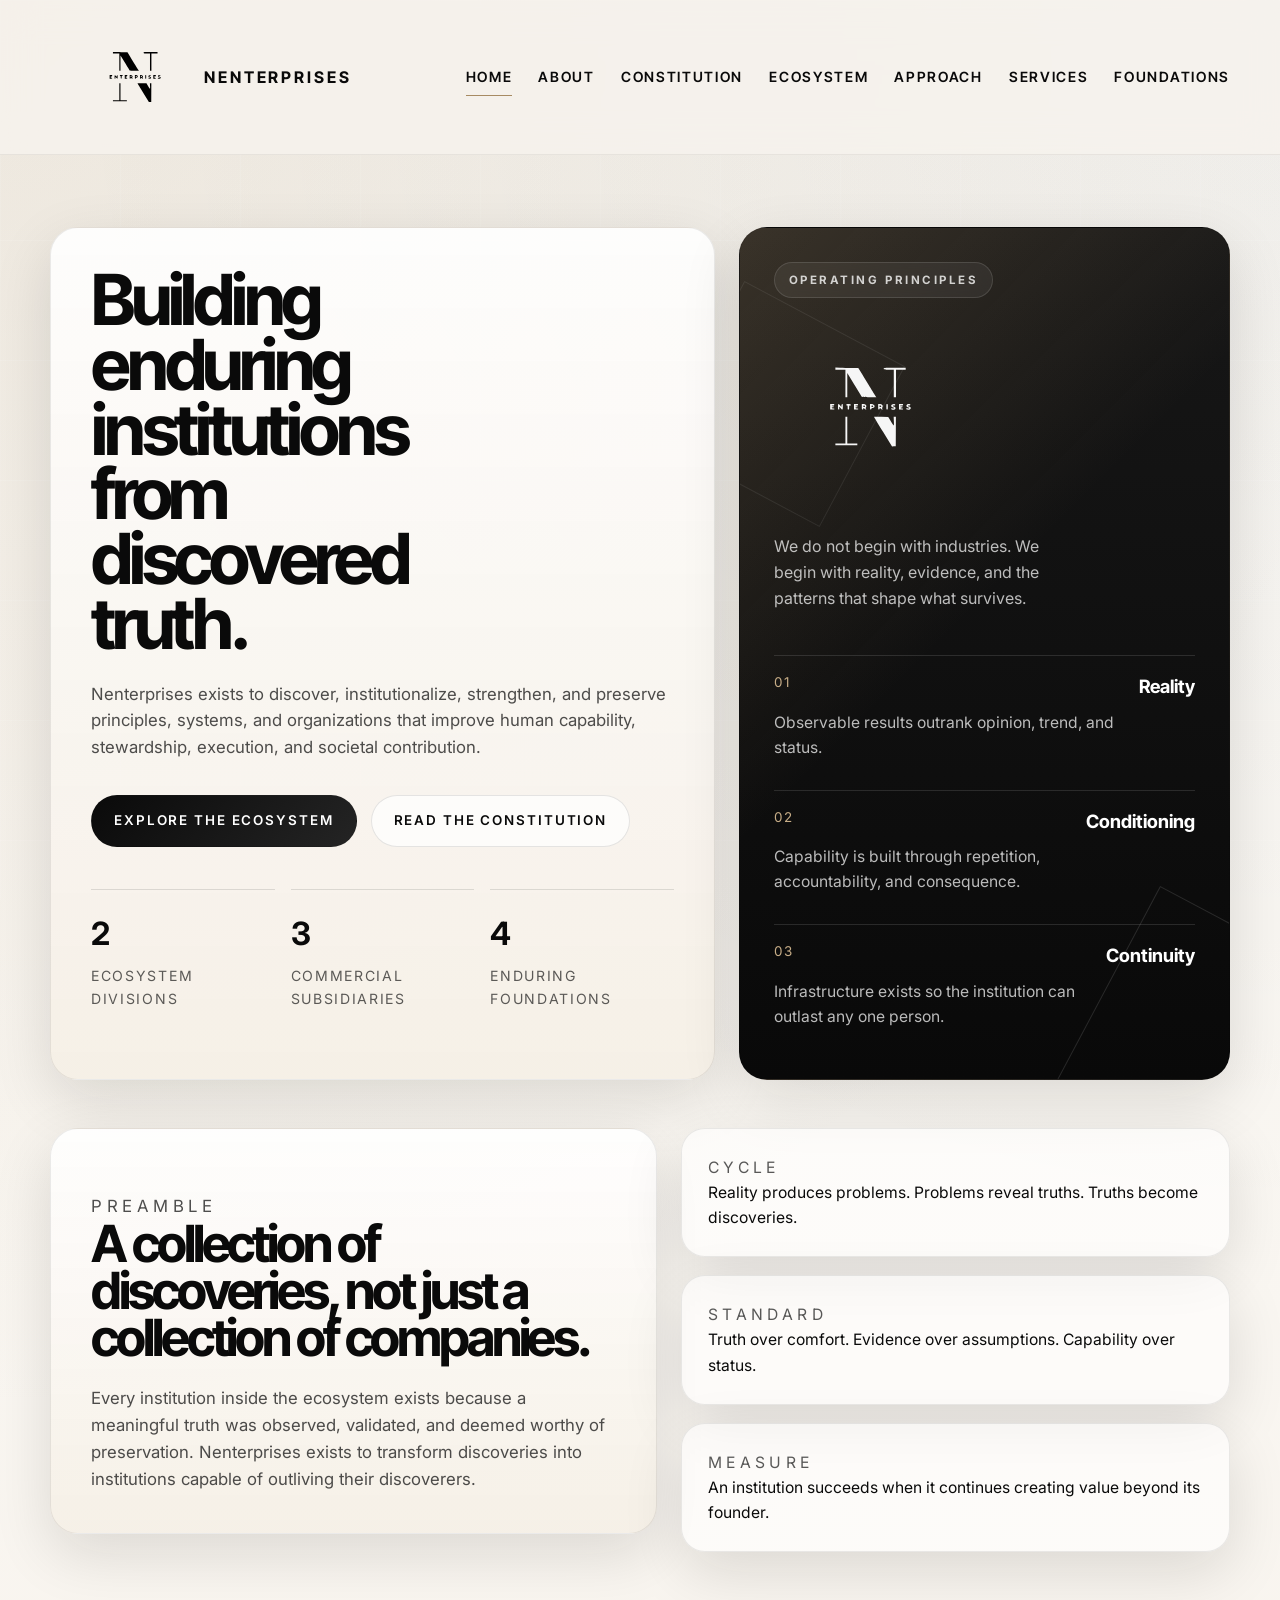
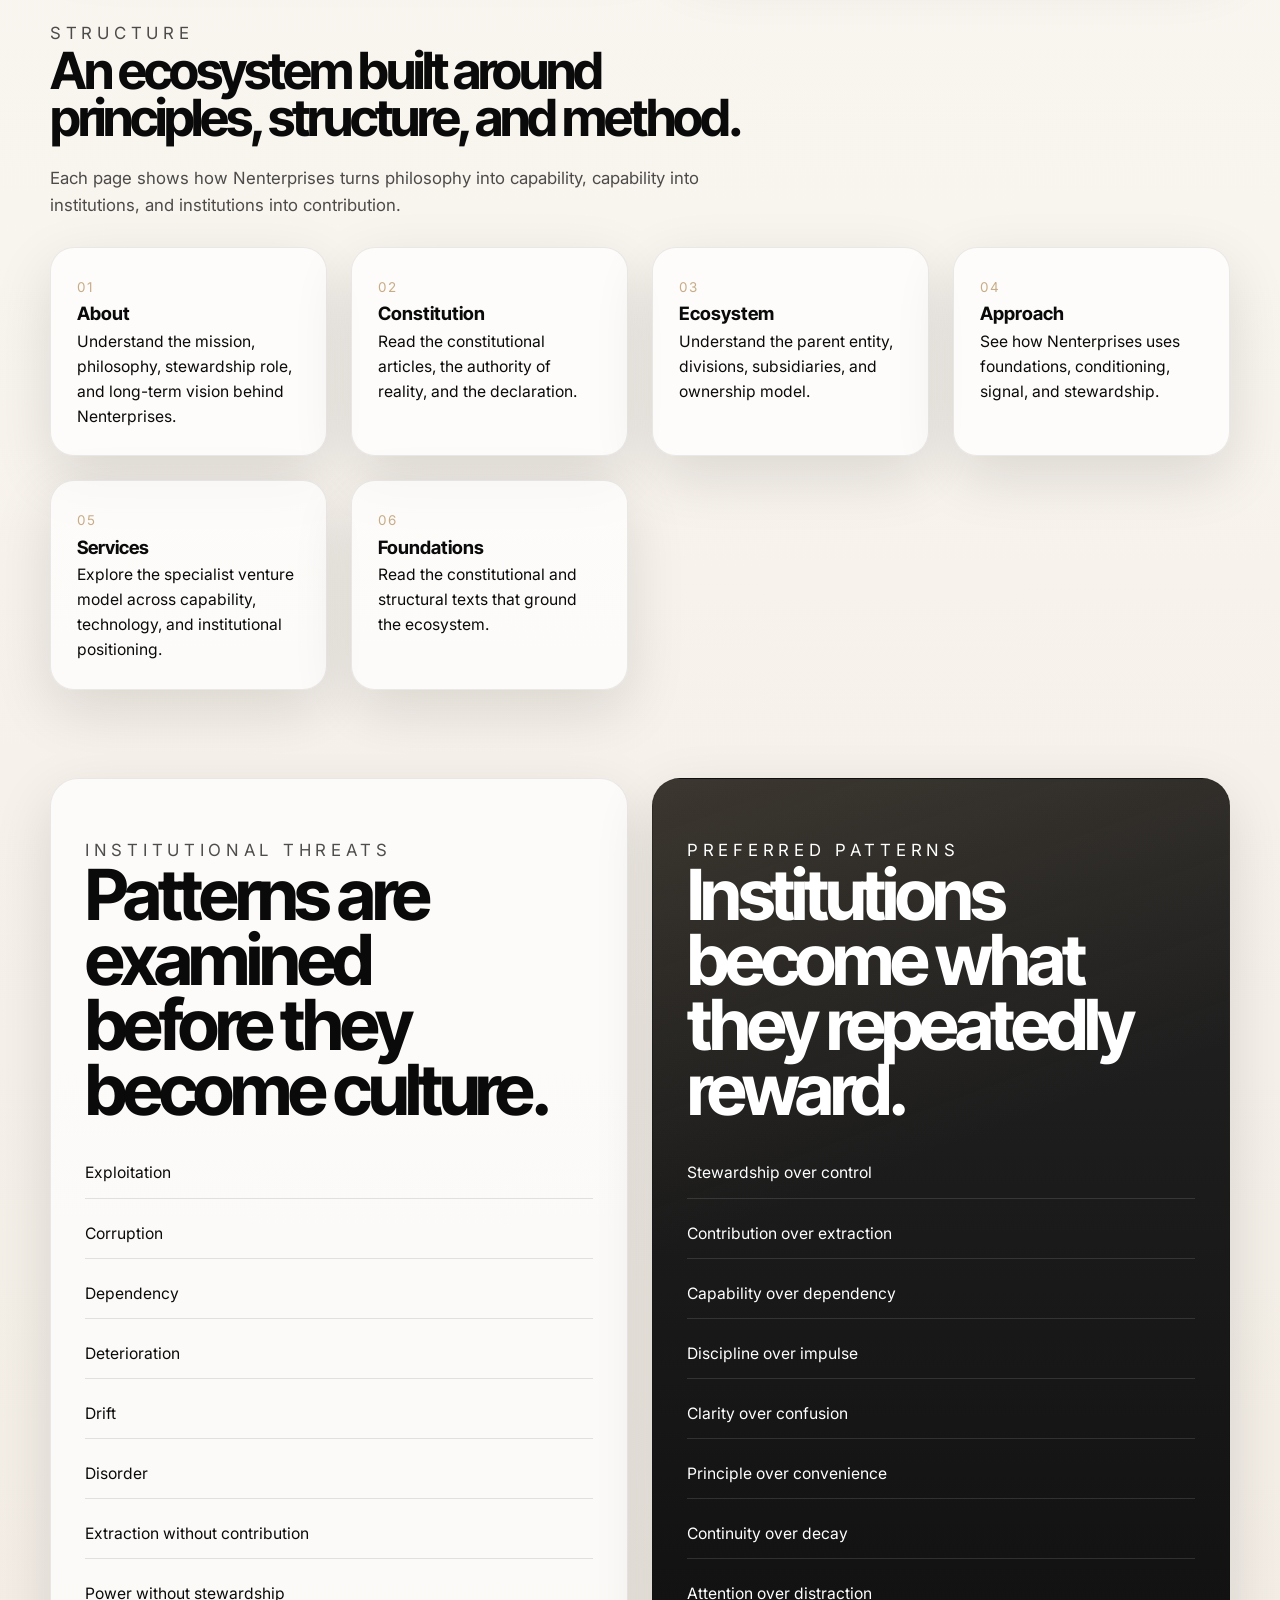
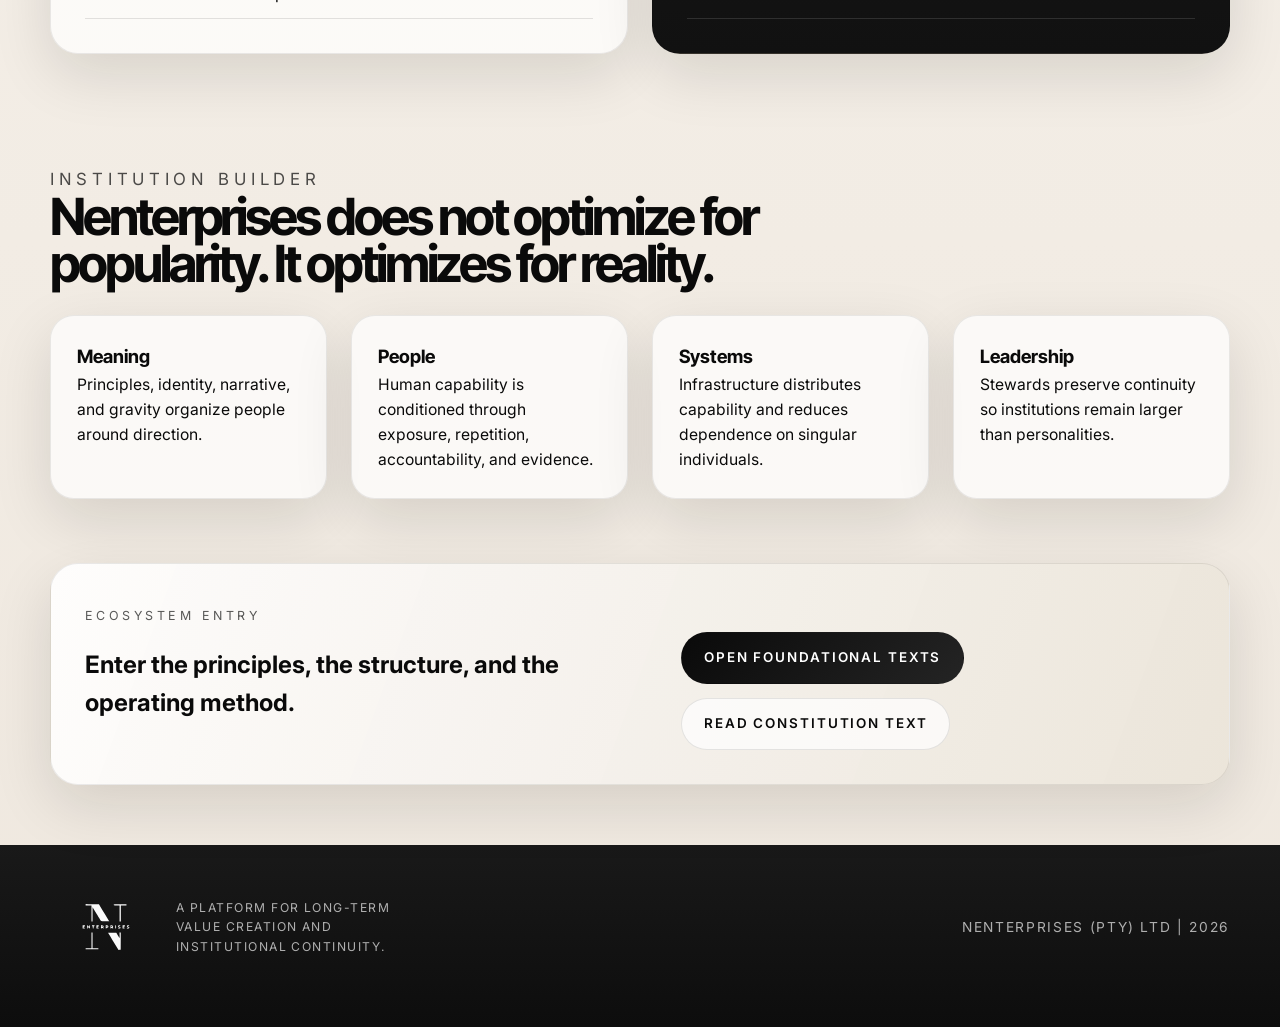
==== commit 34edd6f9: "Add About page for Nenterprises" ====
--- a/index.html
+++ b/index.html
@@ -26,6 +26,7 @@
 
       <nav class="site-nav" id="site-nav" aria-label="Primary">
         <a aria-current="page" href="./">Home</a>
+        <a href="about/">About</a>
         <a href="constitution/">Constitution</a>
         <a href="ecosystem/">Ecosystem</a>
         <a href="approach/">Approach</a>
@@ -139,28 +140,33 @@
           </p>
         </div>
         <div class="site-map-grid">
+          <a class="map-card" href="about/" data-reveal>
+            <span>01</span>
+            <h3>About</h3>
+            <p>Understand the mission, philosophy, stewardship role, and long-term vision behind Nenterprises.</p>
+          </a>
           <a class="map-card" href="constitution/" data-reveal>
-            <span>01</span>
+            <span>02</span>
             <h3>Constitution</h3>
             <p>Read the constitutional articles, the authority of reality, and the declaration.</p>
           </a>
           <a class="map-card" href="ecosystem/" data-reveal>
-            <span>02</span>
+            <span>03</span>
             <h3>Ecosystem</h3>
             <p>Understand the parent entity, divisions, subsidiaries, and ownership model.</p>
           </a>
           <a class="map-card" href="approach/" data-reveal>
-            <span>03</span>
+            <span>04</span>
             <h3>Approach</h3>
             <p>See how Nenterprises uses foundations, conditioning, signal, and stewardship.</p>
           </a>
           <a class="map-card" href="services/" data-reveal>
-            <span>04</span>
+            <span>05</span>
             <h3>Services</h3>
             <p>Explore the specialist venture model across capability, technology, and institutional positioning.</p>
           </a>
           <a class="map-card" href="documents/" data-reveal>
-            <span>05</span>
+            <span>06</span>
             <h3>Foundations</h3>
             <p>Read the constitutional and structural texts that ground the ecosystem.</p>
           </a>
--- a/styles.css
+++ b/styles.css
@@ -380,6 +380,22 @@
   overflow: hidden;
 }
 
+.hero-panel-frame .panel-label {
+  position: relative;
+  z-index: 1;
+  display: inline-flex;
+  align-items: center;
+  padding: 8px 14px;
+  border: 1px solid rgba(255, 255, 255, 0.12);
+  border-radius: 999px;
+  background: rgba(255, 255, 255, 0.06);
+  color: rgba(255, 255, 255, 0.78);
+  font-size: 0.72rem;
+  font-weight: 700;
+  letter-spacing: 0.22em;
+  backdrop-filter: blur(10px);
+}
+
 .hero-panel-frame::before,
 .hero-panel-frame::after {
   position: absolute;
